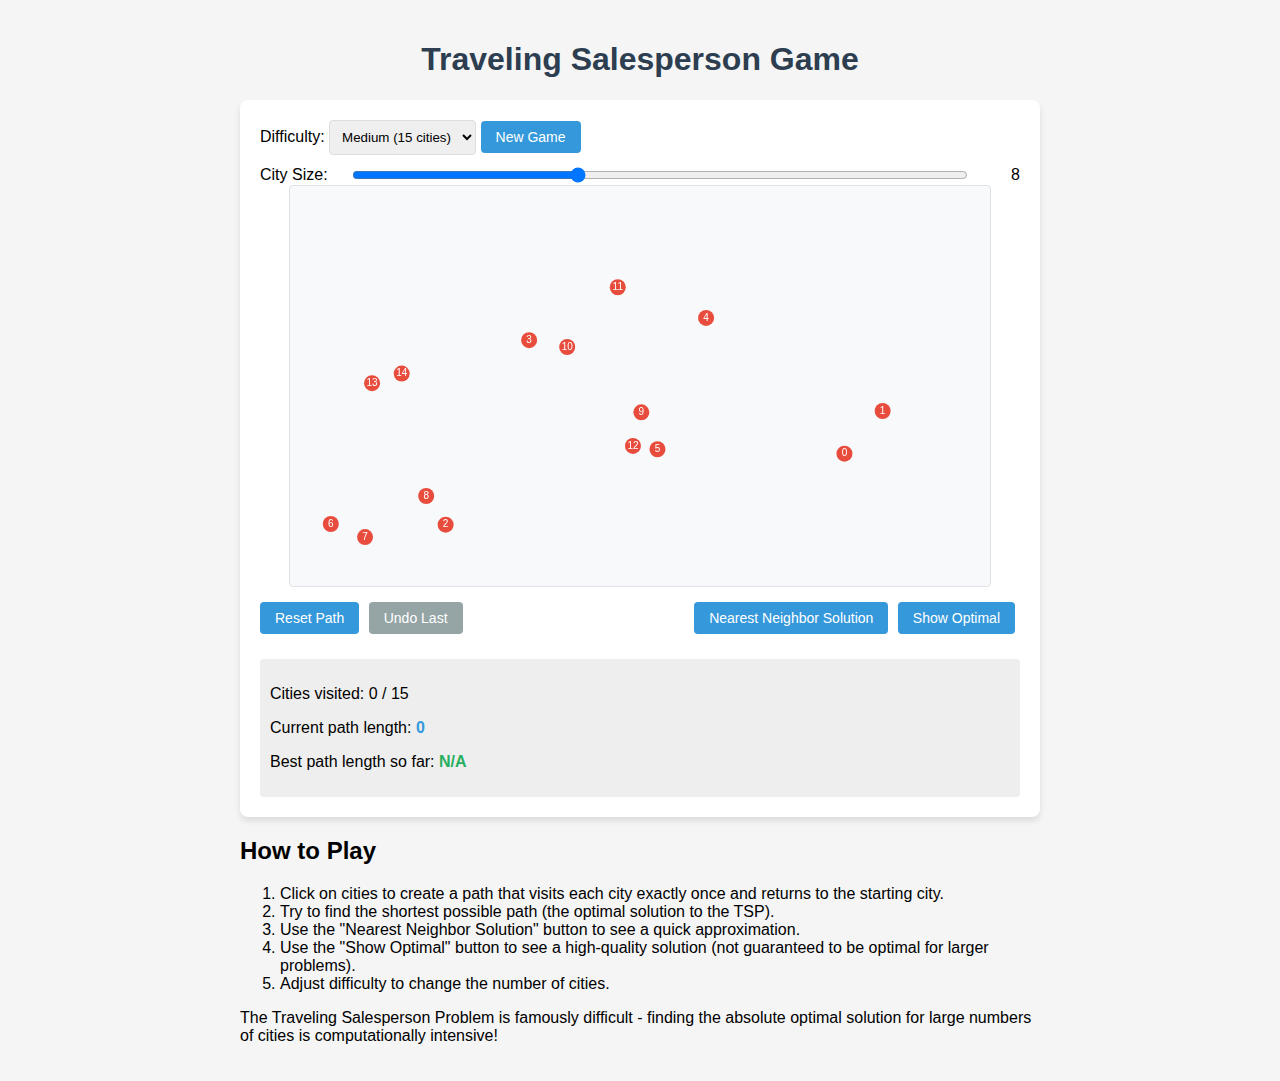
==== index.html @ 1c328fb7 "Create index.html" ====
<!DOCTYPE html>
<html lang="en">
<head>
  <meta charset="UTF-8">
  <meta name="viewport" content="width=device-width, initial-scale=1.0">
  <title>TSP Game</title>
  <style>
    body {
      font-family: 'Arial', sans-serif;
      max-width: 800px;
      margin: 0 auto;
      padding: 20px;
      background-color: #f5f5f5;
    }
    
    h1 {
      text-align: center;
      color: #2c3e50;
    }
    
    .game-container {
      background-color: white;
      border-radius: 8px;
      box-shadow: 0 4px 6px rgba(0, 0, 0, 0.1);
      padding: 20px;
      margin-bottom: 20px;
    }
    
    canvas {
      display: block;
      margin: 0 auto;
      background-color: #f8f9fa;
      border: 1px solid #dee2e6;
      border-radius: 4px;
    }
    
    .controls {
      display: flex;
      justify-content: space-between;
      margin-top: 15px;
      flex-wrap: wrap;
    }
    
    .control-group {
      margin-bottom: 10px;
    }
    
    button {
      background-color: #3498db;
      color: white;
      border: none;
      padding: 8px 15px;
      border-radius: 4px;
      cursor: pointer;
      margin-right: 5px;
      font-size: 14px;
      transition: background-color 0.2s;
    }
    
    button:hover {
      background-color: #2980b9;
    }
    
    button:disabled {
      background-color: #95a5a6;
      cursor: not-allowed;
    }
    
    .stats {
      margin-top: 15px;
      padding: 10px;
      background-color: #eee;
      border-radius: 4px;
    }
    
    .game-instructions {
      margin-top: 20px;
    }
    
    .best-path {
      color: #27ae60;
      font-weight: bold;
    }
    
    .current-path {
      color: #3498db;
      font-weight: bold;
    }
    
    #difficulty-select {
      padding: 8px;
      border-radius: 4px;
      border: 1px solid #ddd;
    }
    
    .slider-container {
      display: flex;
      align-items: center;
      margin-top: 10px;
    }
    
    .slider-container label {
      margin-right: 10px;
      min-width: 80px;
    }
    
    input[type="range"] {
      flex-grow: 1;
    }
    
    .value-display {
      margin-left: 10px;
      min-width: 40px;
      text-align: right;
    }
  </style>
</head>
<body>
  <h1>Traveling Salesperson Game</h1>
  
  <div class="game-container">
    <div class="control-group">
      <label for="difficulty-select">Difficulty: </label>
      <select id="difficulty-select">
        <option value="easy">Easy (10 cities)</option>
        <option value="medium" selected>Medium (15 cities)</option>
        <option value="hard">Hard (25 cities)</option>
        <option value="expert">Expert (40 cities)</option>
      </select>
      <button id="new-game-btn">New Game</button>
    </div>
    
    <div class="slider-container">
      <label for="city-size">City Size:</label>
      <input type="range" id="city-size" min="4" max="15" value="8">
      <span id="city-size-value" class="value-display">8</span>
    </div>
    
    <canvas id="tsp-canvas" width="700" height="400"></canvas>
    
    <div class="controls">
      <div class="control-group">
        <button id="reset-path-btn">Reset Path</button>
        <button id="undo-btn" disabled>Undo Last</button>
      </div>
      
      <div class="control-group">
        <button id="nearest-neighbor-btn">Nearest Neighbor Solution</button>
        <button id="optimal-btn">Show Optimal</button>
      </div>
    </div>
    
    <div class="stats">
      <p>Cities visited: <span id="cities-visited">0</span> / <span id="total-cities">15</span></p>
      <p>Current path length: <span id="current-length" class="current-path">0</span></p>
      <p>Best path length so far: <span id="best-length" class="best-path">N/A</span></p>
    </div>
  </div>
  
  <div class="game-instructions">
    <h2>How to Play</h2>
    <ol>
      <li>Click on cities to create a path that visits each city exactly once and returns to the starting city.</li>
      <li>Try to find the shortest possible path (the optimal solution to the TSP).</li>
      <li>Use the "Nearest Neighbor Solution" button to see a quick approximation.</li>
      <li>Use the "Show Optimal" button to see a high-quality solution (not guaranteed to be optimal for larger problems).</li>
      <li>Adjust difficulty to change the number of cities.</li>
    </ol>
    <p>The Traveling Salesperson Problem is famously difficult - finding the absolute optimal solution for large numbers of cities is computationally intensive!</p>
  </div>

  <script>
    // Game state
    const state = {
      cities: [],
      path: [],
      optimalPath: [],
      nearestNeighborPath: [],
      bestPathLength: Infinity,
      bestPath: [],
      citySize: 8,
      gameStarted: false,
      difficulty: {
        easy: 10,
        medium: 15,
        hard: 25,
        expert: 40
      }
    };

    // DOM Elements
    const canvas = document.getElementById('tsp-canvas');
    const ctx = canvas.getContext('2d');
    const citiesVisitedElement = document.getElementById('cities-visited');
    const totalCitiesElement = document.getElementById('total-cities');
    const currentLengthElement = document.getElementById('current-length');
    const bestLengthElement = document.getElementById('best-length');
    const undoButton = document.getElementById('undo-btn');
    const resetPathButton = document.getElementById('reset-path-btn');
    const nearestNeighborButton = document.getElementById('nearest-neighbor-btn');
    const optimalButton = document.getElementById('optimal-btn');
    const newGameButton = document.getElementById('new-game-btn');
    const difficultySelect = document.getElementById('difficulty-select');
    const citySizeInput = document.getElementById('city-size');
    const citySizeValue = document.getElementById('city-size-value');

    // Event listeners
    canvas.addEventListener('click', handleCanvasClick);
    undoButton.addEventListener('click', undoLastCity);
    resetPathButton.addEventListener('click', resetPath);
    nearestNeighborButton.addEventListener('click', showNearestNeighborSolution);
    optimalButton.addEventListener('click', showOptimalSolution);
    newGameButton.addEventListener('click', startNewGame);
    difficultySelect.addEventListener('change', () => {
      const selectedDifficulty = difficultySelect.value;
      totalCitiesElement.textContent = state.difficulty[selectedDifficulty];
    });
    
    citySizeInput.addEventListener('input', (e) => {
      state.citySize = parseInt(e.target.value);
      citySizeValue.textContent = state.citySize;
      if (state.gameStarted) {
        drawGame();
      }
    });

    // Initialize the game
    function initGame() {
      state.gameStarted = false;
      state.cities = [];
      state.path = [];
      state.optimalPath = [];
      state.nearestNeighborPath = [];
      state.bestPathLength = Infinity;
      state.bestPath = [];
      
      const difficultyValue = difficultySelect.value;
      const numCities = state.difficulty[difficultyValue];
      
      // Generate random cities
      for (let i = 0; i < numCities; i++) {
        const margin = 30;
        const x = Math.random() * (canvas.width - 2 * margin) + margin;
        const y = Math.random() * (canvas.height - 2 * margin) + margin;
        state.cities.push({ x, y, id: i });
      }
      
      // Update stats
      totalCitiesElement.textContent = state.cities.length;
      citiesVisitedElement.textContent = 0;
      currentLengthElement.textContent = "0";
      bestLengthElement.textContent = "N/A";
      
      // Disable undo button
      undoButton.disabled = true;
      
      // Precalculate nearest neighbor solution
      calculateNearestNeighborSolution();
      
      // Precalculate "optimal" solution (2-opt)
      calculateOptimalSolution();
      
      drawGame();
      state.gameStarted = true;
    }

    // Handle canvas clicks
    function handleCanvasClick(event) {
      if (!state.gameStarted) return;
      
      const rect = canvas.getBoundingClientRect();
      const x = event.clientX - rect.left;
      const y = event.clientY - rect.top;
      
      // Find if a city was clicked
      for (const city of state.cities) {
        const dx = city.x - x;
        const dy = city.y - y;
        const distance = Math.sqrt(dx * dx + dy * dy);
        
        if (distance < state.citySize + 5) {
          // Check if clicking on the first city to complete the tour
          if (state.path.length === state.cities.length - 1 && !state.path.includes(city.id)) {
            addCityToPath(city.id);
            // Add the first city again to complete the tour
            addCityToPath(state.path[0]);
            
            // Check if this is the best path so far
            const pathLength = calculatePathLength(state.path);
            if (pathLength < state.bestPathLength) {
              state.bestPathLength = pathLength;
              state.bestPath = [...state.path];
              bestLengthElement.textContent = state.bestPathLength.toFixed(2);
            }
            
            // Disable further clicks until reset
            canvas.removeEventListener('click', handleCanvasClick);
            setTimeout(() => {
              alert("Tour completed! Path length: " + pathLength.toFixed(2));
              canvas.addEventListener('click', handleCanvasClick);
            }, 100);
          } 
          // Check if the city is not already in the path (except for completing the tour)
          else if (!state.path.includes(city.id)) {
            addCityToPath(city.id);
          }
          
          break;
        }
      }
    }

    // Add a city to the path
    function addCityToPath(cityId) {
      state.path.push(cityId);
      citiesVisitedElement.textContent = Math.min(state.path.length, state.cities.length);
      
      // Update current path length
      if (state.path.length > 1) {
        const pathLength = calculatePathLength(state.path);
        currentLengthElement.textContent = pathLength.toFixed(2);
      }
      
      // Enable undo button
      undoButton.disabled = false;
      
      drawGame();
    }

    // Undo last city
    function undoLastCity() {
      if (state.path.length > 0) {
        state.path.pop();
        citiesVisitedElement.textContent = state.path.length;
        
        // Update current path length
        if (state.path.length > 1) {
          const pathLength = calculatePathLength(state.path);
          currentLengthElement.textContent = pathLength.toFixed(2);
        } else {
          currentLengthElement.textContent = "0";
        }
        
        // Disable undo button if path is empty
        if (state.path.length === 0) {
          undoButton.disabled = true;
        }
        
        drawGame();
      }
    }

    // Reset path
    function resetPath() {
      state.path = [];
      citiesVisitedElement.textContent = 0;
      currentLengthElement.textContent = "0";
      undoButton.disabled = true;
      drawGame();
    }

    // Calculate nearest neighbor solution
    function calculateNearestNeighborSolution() {
      if (state.cities.length === 0) return;
      
      const visited = new Array(state.cities.length).fill(false);
      state.nearestNeighborPath = [0]; // Start with city 0
      visited[0] = true;
      
      while (state.nearestNeighborPath.length < state.cities.length) {
        const lastCity = state.nearestNeighborPath[state.nearestNeighborPath.length - 1];
        let nearestCity = -1;
        let shortestDistance = Infinity;
        
        for (let i = 0; i < state.cities.length; i++) {
          if (!visited[i]) {
            const distance = calculateDistance(
              state.cities[lastCity].x, state.cities[lastCity].y,
              state.cities[i].x, state.cities[i].y
            );
            
            if (distance < shortestDistance) {
              shortestDistance = distance;
              nearestCity = i;
            }
          }
        }
        
        if (nearestCity !== -1) {
          state.nearestNeighborPath.push(nearestCity);
          visited[nearestCity] = true;
        }
      }
      
      // Return to the starting city
      state.nearestNeighborPath.push(state.nearestNeighborPath[0]);
    }

    // Show nearest neighbor solution
    function showNearestNeighborSolution() {
      resetPath();
      
      // Set path to nearest neighbor solution
      state.path = [...state.nearestNeighborPath];
      
      // Update stats
      citiesVisitedElement.textContent = Math.min(state.path.length, state.cities.length);
      
      if (state.path.length > 1) {
        const pathLength = calculatePathLength(state.path);
        currentLengthElement.textContent = pathLength.toFixed(2);
        
        // Update best path if this is better
        if (pathLength < state.bestPathLength) {
          state.bestPathLength = pathLength;
          state.bestPath = [...state.path];
          bestLengthElement.textContent = state.bestPathLength.toFixed(2);
        }
      }
      
      // Enable undo button
      undoButton.disabled = false;
      
      drawGame();
    }

    // Calculate a better solution using 2-opt
    function calculateOptimalSolution() {
      // Start with nearest neighbor solution
      state.optimalPath = [...state.nearestNeighborPath];
      
      // Apply 2-opt improvement
      let improvement = true;
      let iterations = 0;
      const maxIterations = 150; // Limit iterations for larger problems
      
      while (improvement && iterations < maxIterations) {
        improvement = false;
        iterations++;
        
        for (let i = 1; i < state.optimalPath.length - 2; i++) {
          for (let j = i + 1; j < state.optimalPath.length - 1; j++) {
            // Check if swapping edges (i-1,i) and (j,j+1) improves the tour
            const a = state.optimalPath[i-1];
            const b = state.optimalPath[i];
            const c = state.optimalPath[j];
            const d = state.optimalPath[j+1];
            
            const d1 = calculateDistance(
              state.cities[a].x, state.cities[a].y,
              state.cities[b].x, state.cities[b].y
            ) + calculateDistance(
              state.cities[c].x, state.cities[c].y,
              state.cities[d].x, state.cities[d].y
            );
            
            const d2 = calculateDistance(
              state.cities[a].x, state.cities[a].y,
              state.cities[c].x, state.cities[c].y
            ) + calculateDistance(
              state.cities[b].x, state.cities[b].y,
              state.cities[d].x, state.cities[d].y
            );
            
            if (d2 < d1) {
              // Reverse the path between i and j
              const reversed = state.optimalPath.slice(i, j + 1).reverse();
              state.optimalPath.splice(i, (j - i + 1), ...reversed);
              improvement = true;
            }
          }
        }
      }
    }

    // Show "optimal" solution
    function showOptimalSolution() {
      resetPath();
      
      // Set path to optimal solution
      state.path = [...state.optimalPath];
      
      // Update stats
      citiesVisitedElement.textContent = Math.min(state.path.length, state.cities.length);
      
      if (state.path.length > 1) {
        const pathLength = calculatePathLength(state.path);
        currentLengthElement.textContent = pathLength.toFixed(2);
        
        // Update best path if this is better
        state.bestPathLength = pathLength;
        state.bestPath = [...state.path];
        bestLengthElement.textContent = state.bestPathLength.toFixed(2);
      }
      
      // Enable undo button
      undoButton.disabled = false;
      
      drawGame();
    }

    // Draw the game
    function drawGame() {
      ctx.clearRect(0, 0, canvas.width, canvas.height);
      
      // Draw edges in the path
      if (state.path.length > 1) {
        ctx.strokeStyle = '#3498db';
        ctx.lineWidth = 2;
        ctx.beginPath();
        
        const startCity = state.cities[state.path[0]];
        ctx.moveTo(startCity.x, startCity.y);
        
        for (let i = 1; i < state.path.length; i++) {
          const city = state.cities[state.path[i]];
          ctx.lineTo(city.x, city.y);
        }
        
        ctx.stroke();
      }
      
      // Draw cities
      for (let i = 0; i < state.cities.length; i++) {
        const city = state.cities[i];
        
        // Different appearance for cities in the path
        if (state.path.includes(i)) {
          const index = state.path.indexOf(i);
          
          // Different color for first and last city in path
          if (index === 0 || index === state.path.length - 1 && state.path[0] === state.path[state.path.length - 1]) {
            ctx.fillStyle = '#27ae60'; // Green for start/end
          } else {
            ctx.fillStyle = '#3498db'; // Blue for visited
          }
        } else {
          ctx.fillStyle = '#e74c3c'; // Red for unvisited
        }
        
        ctx.beginPath();
        ctx.arc(city.x, city.y, state.citySize, 0, Math.PI * 2);
        ctx.fill();
        
        // Draw city number
        ctx.fillStyle = 'white';
        ctx.font = `${Math.max(10, state.citySize - 2)}px Arial`;
        ctx.textAlign = 'center';
        ctx.textBaseline = 'middle';
        ctx.fillText(i.toString(), city.x, city.y);
      }
    }

    // Start a new game
    function startNewGame() {
      initGame();
    }

    // Calculate distance between two points
    function calculateDistance(x1, y1, x2, y2) {
      const dx = x2 - x1;
      const dy = y2 - y1;
      return Math.sqrt(dx * dx + dy * dy);
    }

    // Calculate total path length
    function calculatePathLength(path) {
      let length = 0;
      
      for (let i = 0; i < path.length - 1; i++) {
        const city1 = state.cities[path[i]];
        const city2 = state.cities[path[i + 1]];
        length += calculateDistance(city1.x, city1.y, city2.x, city2.y);
      }
      
      return length;
    }

    // Start the game
    initGame();
  </script>
</body>
</html>
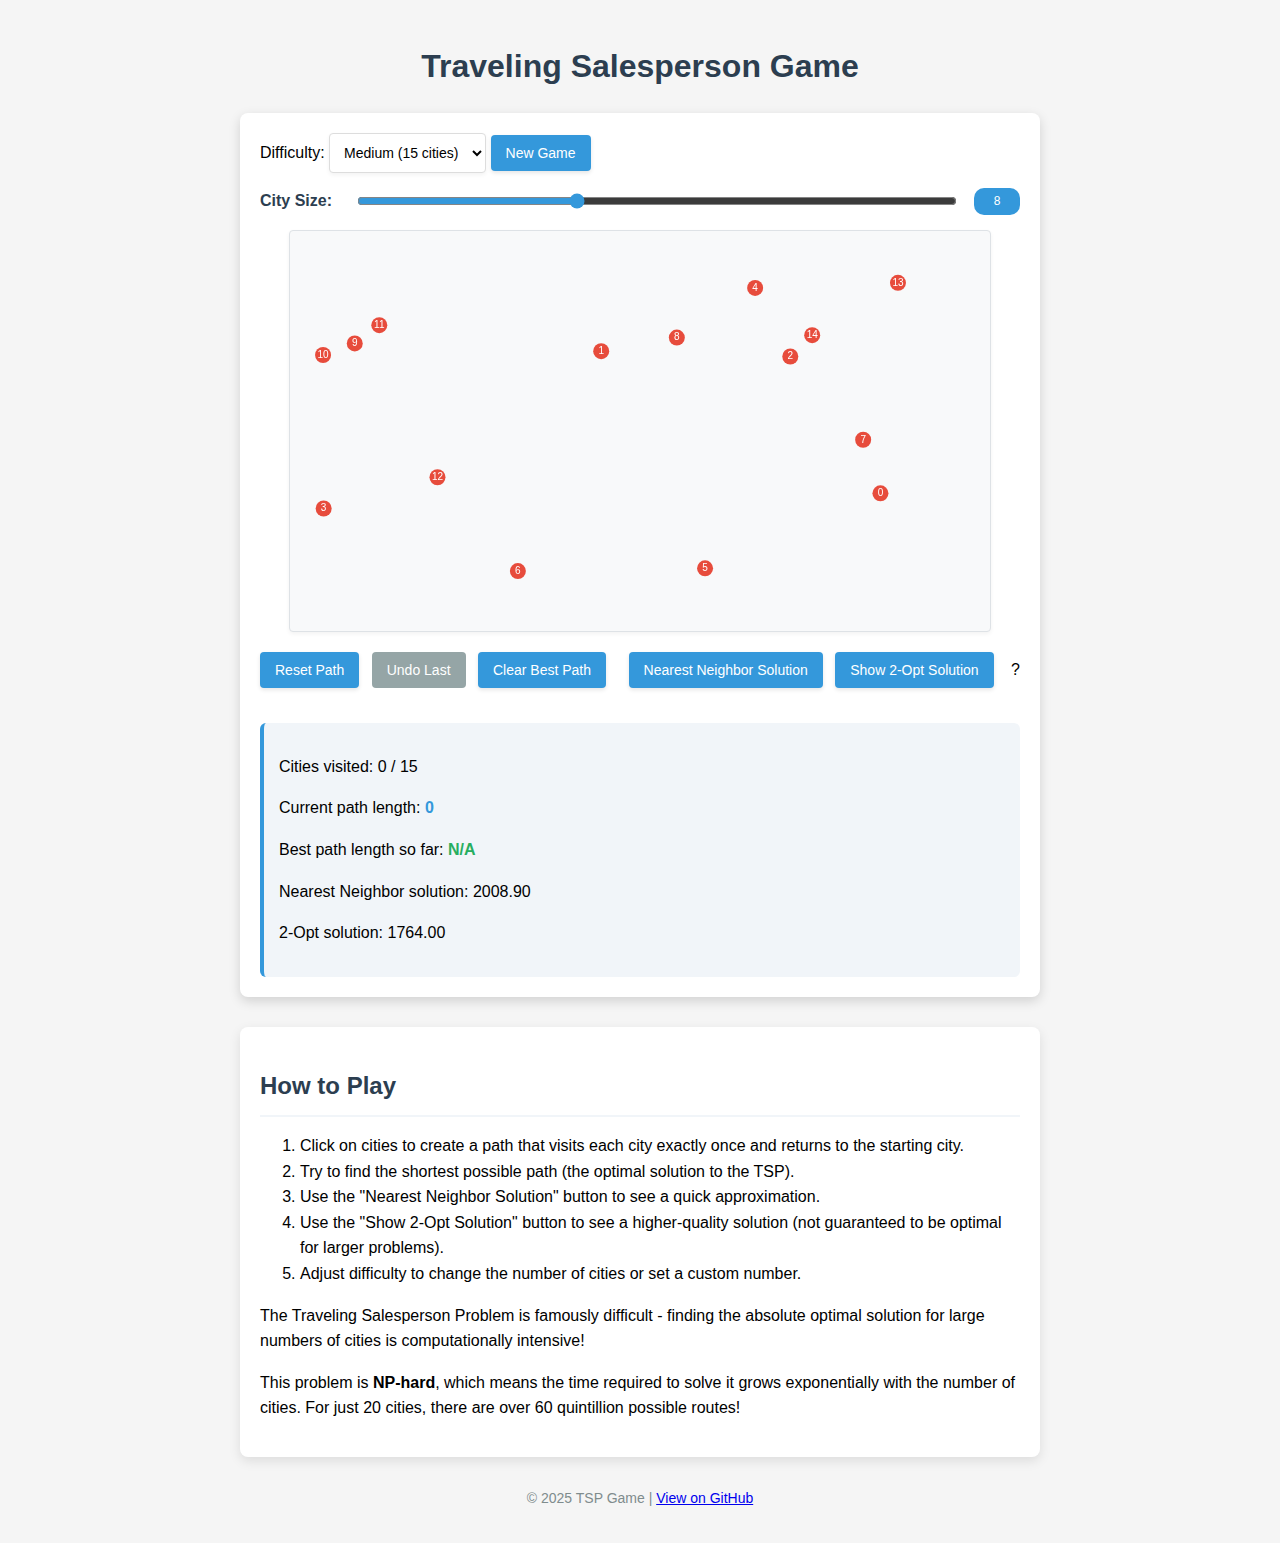
==== commit aa9ee8eb: "Update index.html" ====
--- a/index.html
+++ b/index.html
@@ -3,7 +3,7 @@
 <head>
   <meta charset="UTF-8">
   <meta name="viewport" content="width=device-width, initial-scale=1.0">
-  <title>TSP Game</title>
+  <title>Traveling Salesperson Game</title>
   <style>
     body {
       font-family: 'Arial', sans-serif;
@@ -11,19 +11,21 @@
       margin: 0 auto;
       padding: 20px;
       background-color: #f5f5f5;
+      line-height: 1.6;
     }
     
     h1 {
       text-align: center;
       color: #2c3e50;
+      margin-bottom: 20px;
     }
     
     .game-container {
       background-color: white;
       border-radius: 8px;
-      box-shadow: 0 4px 6px rgba(0, 0, 0, 0.1);
+      box-shadow: 0 4px 12px rgba(0, 0, 0, 0.15);
       padding: 20px;
-      margin-bottom: 20px;
+      margin-bottom: 30px;
     }
     
     canvas {
@@ -32,49 +34,72 @@
       background-color: #f8f9fa;
       border: 1px solid #dee2e6;
       border-radius: 4px;
+      box-shadow: 0 2px 4px rgba(0, 0, 0, 0.05);
     }
     
     .controls {
       display: flex;
       justify-content: space-between;
-      margin-top: 15px;
+      margin-top: 20px;
       flex-wrap: wrap;
+      gap: 10px;
     }
     
     .control-group {
-      margin-bottom: 10px;
+      margin-bottom: 15px;
     }
     
     button {
       background-color: #3498db;
       color: white;
       border: none;
-      padding: 8px 15px;
+      padding: 10px 15px;
       border-radius: 4px;
       cursor: pointer;
-      margin-right: 5px;
+      margin-right: 8px;
       font-size: 14px;
-      transition: background-color 0.2s;
+      transition: all 0.2s ease;
+      box-shadow: 0 2px 4px rgba(0, 0, 0, 0.1);
     }
     
     button:hover {
       background-color: #2980b9;
+      transform: translateY(-2px);
+      box-shadow: 0 4px 8px rgba(0, 0, 0, 0.15);
+    }
+    
+    button:active {
+      transform: translateY(0);
     }
     
     button:disabled {
       background-color: #95a5a6;
       cursor: not-allowed;
+      transform: none;
+      box-shadow: none;
     }
     
     .stats {
-      margin-top: 15px;
-      padding: 10px;
-      background-color: #eee;
-      border-radius: 4px;
+      margin-top: 20px;
+      padding: 15px;
+      background-color: #f1f5f9;
+      border-radius: 6px;
+      border-left: 4px solid #3498db;
     }
     
     .game-instructions {
-      margin-top: 20px;
+      margin-top: 30px;
+      background-color: white;
+      padding: 20px;
+      border-radius: 8px;
+      box-shadow: 0 4px 12px rgba(0, 0, 0, 0.1);
+    }
+    
+    .game-instructions h2 {
+      color: #2c3e50;
+      border-bottom: 2px solid #f1f5f9;
+      padding-bottom: 10px;
+      margin-bottom: 15px;
     }
     
     .best-path {
@@ -88,30 +113,89 @@
     }
     
     #difficulty-select {
-      padding: 8px;
+      padding: 10px;
       border-radius: 4px;
       border: 1px solid #ddd;
+      background-color: white;
+      font-size: 14px;
+      box-shadow: 0 2px 4px rgba(0, 0, 0, 0.05);
     }
     
     .slider-container {
       display: flex;
       align-items: center;
-      margin-top: 10px;
+      margin: 15px 0;
     }
     
     .slider-container label {
-      margin-right: 10px;
+      margin-right: 15px;
       min-width: 80px;
+      font-weight: bold;
+      color: #2c3e50;
     }
     
     input[type="range"] {
       flex-grow: 1;
+      height: 8px;
+      accent-color: #3498db;
     }
     
     .value-display {
-      margin-left: 10px;
-      min-width: 40px;
-      text-align: right;
+      margin-left: 15px;
+      min-width: 30px;
+      text-align: center;
+      background: #3498db;
+      color: white;
+      padding: 4px 8px;
+      border-radius: 10px;
+      font-size: 12px;
+    }
+    
+    .tooltip {
+      position: relative;
+      display: inline-block;
+      margin-left: 5px;
+      cursor: help;
+    }
+    
+    .tooltip .tooltip-text {
+      visibility: hidden;
+      width: 200px;
+      background-color: #555;
+      color: #fff;
+      text-align: center;
+      border-radius: 6px;
+      padding: 5px;
+      position: absolute;
+      z-index: 1;
+      bottom: 125%;
+      left: 50%;
+      margin-left: -100px;
+      opacity: 0;
+      transition: opacity 0.3s;
+    }
+    
+    .tooltip:hover .tooltip-text {
+      visibility: visible;
+      opacity: 1;
+    }
+    
+    footer {
+      text-align: center;
+      margin-top: 30px;
+      color: #7f8c8d;
+      font-size: 14px;
+    }
+    
+    @media (max-width: 600px) {
+      .controls {
+        flex-direction: column;
+      }
+      
+      canvas {
+        width: 100%;
+        height: auto;
+      }
     }
   </style>
 </head>
@@ -126,7 +210,12 @@
         <option value="medium" selected>Medium (15 cities)</option>
         <option value="hard">Hard (25 cities)</option>
         <option value="expert">Expert (40 cities)</option>
+        <option value="custom">Custom</option>
       </select>
+      <div id="custom-cities-container" style="display: none; margin-top: 10px;">
+        <label for="custom-cities">Number of cities:</label>
+        <input type="number" id="custom-cities" min="5" max="100" value="20">
+      </div>
       <button id="new-game-btn">New Game</button>
     </div>
     
@@ -142,11 +231,15 @@
       <div class="control-group">
         <button id="reset-path-btn">Reset Path</button>
         <button id="undo-btn" disabled>Undo Last</button>
+        <button id="clear-best-btn">Clear Best Path</button>
       </div>
       
       <div class="control-group">
-        <button id="nearest-neighbor-btn">Nearest Neighbor Solution</button>
-        <button id="optimal-btn">Show Optimal</button>
+        <button id="nearest-neighbor-btn" title="Quick approximation algorithm">Nearest Neighbor Solution</button>
+        <button id="optimal-btn" title="2-opt improvement algorithm">Show 2-Opt Solution</button>
+        <span class="tooltip">?
+          <span class="tooltip-text">2-opt is a local optimization technique that improves a tour by swapping edges</span>
+        </span>
       </div>
     </div>
     
@@ -154,6 +247,8 @@
       <p>Cities visited: <span id="cities-visited">0</span> / <span id="total-cities">15</span></p>
       <p>Current path length: <span id="current-length" class="current-path">0</span></p>
       <p>Best path length so far: <span id="best-length" class="best-path">N/A</span></p>
+      <p>Nearest Neighbor solution: <span id="nn-length">N/A</span></p>
+      <p>2-Opt solution: <span id="optimal-length">N/A</span></p>
     </div>
   </div>
   
@@ -163,11 +258,16 @@
       <li>Click on cities to create a path that visits each city exactly once and returns to the starting city.</li>
       <li>Try to find the shortest possible path (the optimal solution to the TSP).</li>
       <li>Use the "Nearest Neighbor Solution" button to see a quick approximation.</li>
-      <li>Use the "Show Optimal" button to see a high-quality solution (not guaranteed to be optimal for larger problems).</li>
-      <li>Adjust difficulty to change the number of cities.</li>
+      <li>Use the "Show 2-Opt Solution" button to see a higher-quality solution (not guaranteed to be optimal for larger problems).</li>
+      <li>Adjust difficulty to change the number of cities or set a custom number.</li>
     </ol>
     <p>The Traveling Salesperson Problem is famously difficult - finding the absolute optimal solution for large numbers of cities is computationally intensive!</p>
+    <p>This problem is <strong>NP-hard</strong>, which means the time required to solve it grows exponentially with the number of cities. For just 20 cities, there are over 60 quintillion possible routes!</p>
   </div>
+
+  <footer>
+    <p>© 2025 TSP Game | <a href="https://github.com/yourusername/tsp_game" target="_blank">View on GitHub</a></p>
+  </footer>
 
   <script>
     // Game state
@@ -184,7 +284,8 @@
         easy: 10,
         medium: 15,
         hard: 25,
-        expert: 40
+        expert: 40,
+        custom: 20
       }
     };
 
@@ -195,25 +296,66 @@
     const totalCitiesElement = document.getElementById('total-cities');
     const currentLengthElement = document.getElementById('current-length');
     const bestLengthElement = document.getElementById('best-length');
+    const nnLengthElement = document.getElementById('nn-length');
+    const optimalLengthElement = document.getElementById('optimal-length');
     const undoButton = document.getElementById('undo-btn');
     const resetPathButton = document.getElementById('reset-path-btn');
+    const clearBestButton = document.getElementById('clear-best-btn');
     const nearestNeighborButton = document.getElementById('nearest-neighbor-btn');
     const optimalButton = document.getElementById('optimal-btn');
     const newGameButton = document.getElementById('new-game-btn');
     const difficultySelect = document.getElementById('difficulty-select');
+    const customCitiesContainer = document.getElementById('custom-cities-container');
+    const customCitiesInput = document.getElementById('custom-cities');
     const citySizeInput = document.getElementById('city-size');
     const citySizeValue = document.getElementById('city-size-value');
+
+    // Make canvas responsive
+    function resizeCanvas() {
+      const container = document.querySelector('.game-container');
+      const containerWidth = container.clientWidth - 40; // Minus padding
+      
+      if (window.innerWidth <= 800) {
+        canvas.width = containerWidth;
+        canvas.height = containerWidth * 0.6;
+        
+        if (state.gameStarted) {
+          drawGame();
+        }
+      }
+    }
+
+    window.addEventListener('resize', resizeCanvas);
+    resizeCanvas();
 
     // Event listeners
     canvas.addEventListener('click', handleCanvasClick);
     undoButton.addEventListener('click', undoLastCity);
     resetPathButton.addEventListener('click', resetPath);
+    clearBestButton.addEventListener('click', clearBestPath);
     nearestNeighborButton.addEventListener('click', showNearestNeighborSolution);
     optimalButton.addEventListener('click', showOptimalSolution);
     newGameButton.addEventListener('click', startNewGame);
+    
     difficultySelect.addEventListener('change', () => {
       const selectedDifficulty = difficultySelect.value;
-      totalCitiesElement.textContent = state.difficulty[selectedDifficulty];
+      if (selectedDifficulty === 'custom') {
+        customCitiesContainer.style.display = 'block';
+        state.difficulty.custom = parseInt(customCitiesInput.value);
+        totalCitiesElement.textContent = state.difficulty.custom;
+      } else {
+        customCitiesContainer.style.display = 'none';
+        totalCitiesElement.textContent = state.difficulty[selectedDifficulty];
+      }
+    });
+    
+    customCitiesInput.addEventListener('change', () => {
+      let value = parseInt(customCitiesInput.value);
+      // Ensure value is between 5 and 100
+      value = Math.max(5, Math.min(100, value));
+      customCitiesInput.value = value;
+      state.difficulty.custom = value;
+      totalCitiesElement.textContent = value;
     });
     
     citySizeInput.addEventListener('input', (e) => {
@@ -231,37 +373,74 @@
       state.path = [];
       state.optimalPath = [];
       state.nearestNeighborPath = [];
-      state.bestPathLength = Infinity;
-      state.bestPath = [];
+      
+      // Keep best path between games if not cleared
       
       const difficultyValue = difficultySelect.value;
-      const numCities = state.difficulty[difficultyValue];
+      let numCities;
+      
+      if (difficultyValue === 'custom') {
+        numCities = parseInt(customCitiesInput.value);
+        state.difficulty.custom = numCities;
+      } else {
+        numCities = state.difficulty[difficultyValue];
+      }
       
       // Generate random cities
       for (let i = 0; i < numCities; i++) {
-        const margin = 30;
+        const margin = Math.max(30, state.citySize * 2);
         const x = Math.random() * (canvas.width - 2 * margin) + margin;
         const y = Math.random() * (canvas.height - 2 * margin) + margin;
-        state.cities.push({ x, y, id: i });
+        
+        // Ensure cities aren't too close together
+        let tooClose = false;
+        for (const city of state.cities) {
+          const distance = calculateDistance(x, y, city.x, city.y);
+          if (distance < state.citySize * 3) {
+            tooClose = true;
+            break;
+          }
+        }
+        
+        if (!tooClose) {
+          state.cities.push({ x, y, id: i });
+        } else {
+          // Try again for this city
+          i--;
+        }
       }
       
       // Update stats
       totalCitiesElement.textContent = state.cities.length;
       citiesVisitedElement.textContent = 0;
       currentLengthElement.textContent = "0";
-      bestLengthElement.textContent = "N/A";
+      
+      if (state.bestPathLength !== Infinity) {
+        bestLengthElement.textContent = state.bestPathLength.toFixed(2);
+      } else {
+        bestLengthElement.textContent = "N/A";
+      }
       
       // Disable undo button
       undoButton.disabled = true;
       
       // Precalculate nearest neighbor solution
       calculateNearestNeighborSolution();
+      nnLengthElement.textContent = calculatePathLength(state.nearestNeighborPath).toFixed(2);
       
       // Precalculate "optimal" solution (2-opt)
       calculateOptimalSolution();
+      optimalLengthElement.textContent = calculatePathLength(state.optimalPath).toFixed(2);
       
       drawGame();
       state.gameStarted = true;
+    }
+
+    // Clear best path
+    function clearBestPath() {
+      state.bestPathLength = Infinity;
+      state.bestPath = [];
+      bestLengthElement.textContent = "N/A";
     }
 
     // Handle canvas clicks
@@ -269,8 +448,8 @@
       if (!state.gameStarted) return;
       
       const rect = canvas.getBoundingClientRect();
-      const x = event.clientX - rect.left;
-      const y = event.clientY - rect.top;
+      const x = (event.clientX - rect.left) * (canvas.width / rect.width);
+      const y = (event.clientY - rect.top) * (canvas.height / rect.height);
       
       // Find if a city was clicked
       for (const city of state.cities) {
@@ -293,11 +472,24 @@
               bestLengthElement.textContent = state.bestPathLength.toFixed(2);
             }
             
-            // Disable further clicks until reset
-            canvas.removeEventListener('click', handleCanvasClick);
+            // Compare with algorithm solutions
+            const nnLength = calculatePathLength(state.nearestNeighborPath);
+            const optimalLength = calculatePathLength(state.optimalPath);
+            
+            let message = `Tour completed! Your path length: ${pathLength.toFixed(2)}\n`;
+            message += `Nearest Neighbor: ${nnLength.toFixed(2)}\n`;
+            message += `2-Opt Solution: ${optimalLength.toFixed(2)}\n\n`;
+            
+            if (pathLength <= optimalLength) {
+              message += "Impressive! You beat or matched the 2-Opt algorithm!";
+            } else if (pathLength <= nnLength) {
+              message += "Great job! You beat the Nearest Neighbor algorithm!";
+            } else {
+              message += "Keep trying! Can you beat the algorithms?";
+            }
+            
             setTimeout(() => {
-              alert("Tour completed! Path length: " + pathLength.toFixed(2));
-              canvas.addEventListener('click', handleCanvasClick);
+              alert(message);
             }, 100);
           } 
           // Check if the city is not already in the path (except for completing the tour)
@@ -432,7 +624,7 @@
       // Apply 2-opt improvement
       let improvement = true;
       let iterations = 0;
-      const maxIterations = 150; // Limit iterations for larger problems
+      const maxIterations = Math.min(200, state.cities.length * 8); // Adjust based on city count
       
       while (improvement && iterations < maxIterations) {
         improvement = false;
@@ -467,8 +659,10 @@
               const reversed = state.optimalPath.slice(i, j + 1).reverse();
               state.optimalPath.splice(i, (j - i + 1), ...reversed);
               improvement = true;
+              break; // Small optimization - restart outer loop after change
             }
           }
+          if (improvement) break;
         }
       }
     }
@@ -488,9 +682,11 @@
         currentLengthElement.textContent = pathLength.toFixed(2);
         
         // Update best path if this is better
-        state.bestPathLength = pathLength;
-        state.bestPath = [...state.path];
-        bestLengthElement.textContent = state.bestPathLength.toFixed(2);
+        if (pathLength < state.bestPathLength) {
+          state.bestPathLength = pathLength;
+          state.bestPath = [...state.path];
+          bestLengthElement.textContent = state.bestPathLength.toFixed(2);
+        }
       }
       
       // Enable undo button
@@ -506,7 +702,7 @@
       // Draw edges in the path
       if (state.path.length > 1) {
         ctx.strokeStyle = '#3498db';
-        ctx.lineWidth = 2;
+        ctx.lineWidth = 3;
         ctx.beginPath();
         
         const startCity = state.cities[state.path[0]];
@@ -529,7 +725,7 @@
           const index = state.path.indexOf(i);
           
           // Different color for first and last city in path
-          if (index === 0 || index === state.path.length - 1 && state.path[0] === state.path[state.path.length - 1]) {
+          if (index === 0 || (index === state.path.length - 1 && state.path[0] === state.path[state.path.length - 1])) {
             ctx.fillStyle = '#27ae60'; // Green for start/end
           } else {
             ctx.fillStyle = '#3498db'; // Blue for visited
@@ -538,6 +734,14 @@
           ctx.fillStyle = '#e74c3c'; // Red for unvisited
         }
         
+        // Add glow for current city
+        if (state.path.length > 0 && i === state.path[state.path.length - 1]) {
+          ctx.shadowColor = '#f39c12';
+          ctx.shadowBlur = 15;
+        } else {
+          ctx.shadowBlur = 0;
+        }
+        
         ctx.beginPath();
         ctx.arc(city.x, city.y, state.citySize, 0, Math.PI * 2);
         ctx.fill();
@@ -549,6 +753,9 @@
         ctx.textBaseline = 'middle';
         ctx.fillText(i.toString(), city.x, city.y);
       }
+      
+      // Reset shadow
+      ctx.shadowBlur = 0;
     }
 
     // Start a new game
@@ -565,6 +772,8 @@
 
     // Calculate total path length
     function calculatePathLength(path) {
+      if (!path || path.length <= 1) return 0;
+      
       let length = 0;
       
       for (let i = 0; i < path.length - 1; i++) {
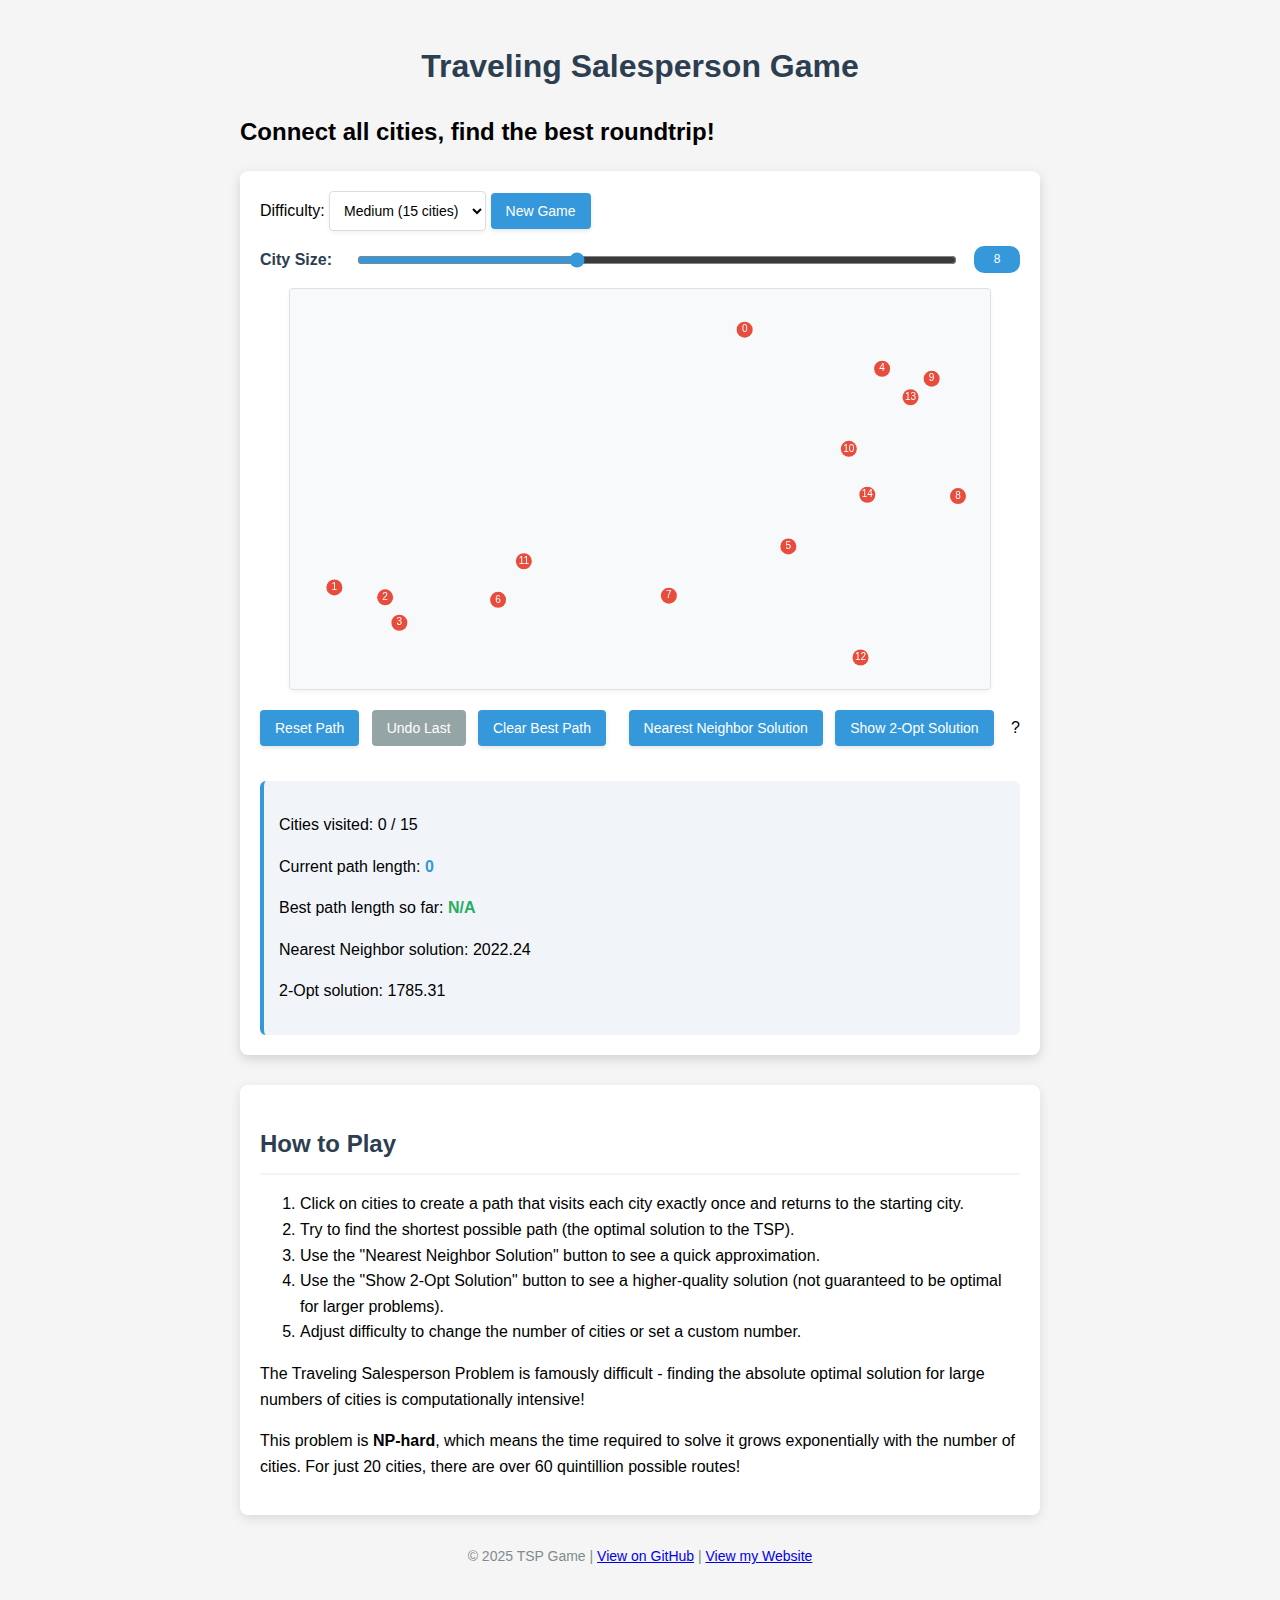
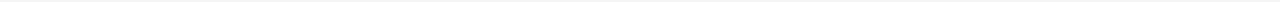
==== commit b75ca1c0: "refactored js components" ====
--- a/index.html
+++ b/index.html
@@ -1,207 +1,16 @@
 <!DOCTYPE html>
 <html lang="en">
+
 <head>
   <meta charset="UTF-8">
   <meta name="viewport" content="width=device-width, initial-scale=1.0">
   <title>Traveling Salesperson Game</title>
-  <style>
-    body {
-      font-family: 'Arial', sans-serif;
-      max-width: 800px;
-      margin: 0 auto;
-      padding: 20px;
-      background-color: #f5f5f5;
-      line-height: 1.6;
-    }
-    
-    h1 {
-      text-align: center;
-      color: #2c3e50;
-      margin-bottom: 20px;
-    }
-    
-    .game-container {
-      background-color: white;
-      border-radius: 8px;
-      box-shadow: 0 4px 12px rgba(0, 0, 0, 0.15);
-      padding: 20px;
-      margin-bottom: 30px;
-    }
-    
-    canvas {
-      display: block;
-      margin: 0 auto;
-      background-color: #f8f9fa;
-      border: 1px solid #dee2e6;
-      border-radius: 4px;
-      box-shadow: 0 2px 4px rgba(0, 0, 0, 0.05);
-    }
-    
-    .controls {
-      display: flex;
-      justify-content: space-between;
-      margin-top: 20px;
-      flex-wrap: wrap;
-      gap: 10px;
-    }
-    
-    .control-group {
-      margin-bottom: 15px;
-    }
-    
-    button {
-      background-color: #3498db;
-      color: white;
-      border: none;
-      padding: 10px 15px;
-      border-radius: 4px;
-      cursor: pointer;
-      margin-right: 8px;
-      font-size: 14px;
-      transition: all 0.2s ease;
-      box-shadow: 0 2px 4px rgba(0, 0, 0, 0.1);
-    }
-    
-    button:hover {
-      background-color: #2980b9;
-      transform: translateY(-2px);
-      box-shadow: 0 4px 8px rgba(0, 0, 0, 0.15);
-    }
-    
-    button:active {
-      transform: translateY(0);
-    }
-    
-    button:disabled {
-      background-color: #95a5a6;
-      cursor: not-allowed;
-      transform: none;
-      box-shadow: none;
-    }
-    
-    .stats {
-      margin-top: 20px;
-      padding: 15px;
-      background-color: #f1f5f9;
-      border-radius: 6px;
-      border-left: 4px solid #3498db;
-    }
-    
-    .game-instructions {
-      margin-top: 30px;
-      background-color: white;
-      padding: 20px;
-      border-radius: 8px;
-      box-shadow: 0 4px 12px rgba(0, 0, 0, 0.1);
-    }
-    
-    .game-instructions h2 {
-      color: #2c3e50;
-      border-bottom: 2px solid #f1f5f9;
-      padding-bottom: 10px;
-      margin-bottom: 15px;
-    }
-    
-    .best-path {
-      color: #27ae60;
-      font-weight: bold;
-    }
-    
-    .current-path {
-      color: #3498db;
-      font-weight: bold;
-    }
-    
-    #difficulty-select {
-      padding: 10px;
-      border-radius: 4px;
-      border: 1px solid #ddd;
-      background-color: white;
-      font-size: 14px;
-      box-shadow: 0 2px 4px rgba(0, 0, 0, 0.05);
-    }
-    
-    .slider-container {
-      display: flex;
-      align-items: center;
-      margin: 15px 0;
-    }
-    
-    .slider-container label {
-      margin-right: 15px;
-      min-width: 80px;
-      font-weight: bold;
-      color: #2c3e50;
-    }
-    
-    input[type="range"] {
-      flex-grow: 1;
-      height: 8px;
-      accent-color: #3498db;
-    }
-    
-    .value-display {
-      margin-left: 15px;
-      min-width: 30px;
-      text-align: center;
-      background: #3498db;
-      color: white;
-      padding: 4px 8px;
-      border-radius: 10px;
-      font-size: 12px;
-    }
-    
-    .tooltip {
-      position: relative;
-      display: inline-block;
-      margin-left: 5px;
-      cursor: help;
-    }
-    
-    .tooltip .tooltip-text {
-      visibility: hidden;
-      width: 200px;
-      background-color: #555;
-      color: #fff;
-      text-align: center;
-      border-radius: 6px;
-      padding: 5px;
-      position: absolute;
-      z-index: 1;
-      bottom: 125%;
-      left: 50%;
-      margin-left: -100px;
-      opacity: 0;
-      transition: opacity 0.3s;
-    }
-    
-    .tooltip:hover .tooltip-text {
-      visibility: visible;
-      opacity: 1;
-    }
-    
-    footer {
-      text-align: center;
-      margin-top: 30px;
-      color: #7f8c8d;
-      font-size: 14px;
-    }
-    
-    @media (max-width: 600px) {
-      .controls {
-        flex-direction: column;
-      }
-      
-      canvas {
-        width: 100%;
-        height: auto;
-      }
-    }
-  </style>
+  <link rel="stylesheet" href="assets/css/style.css">
 </head>
+
 <body>
   <h1>Traveling Salesperson Game</h1>
-  
+  <h2>Connect all cities, find the best roundtrip!</h2>
   <div class="game-container">
     <div class="control-group">
       <label for="difficulty-select">Difficulty: </label>
@@ -218,31 +27,32 @@
       </div>
       <button id="new-game-btn">New Game</button>
     </div>
-    
+
     <div class="slider-container">
       <label for="city-size">City Size:</label>
       <input type="range" id="city-size" min="4" max="15" value="8">
       <span id="city-size-value" class="value-display">8</span>
     </div>
-    
+
     <canvas id="tsp-canvas" width="700" height="400"></canvas>
-    
+
     <div class="controls">
       <div class="control-group">
         <button id="reset-path-btn">Reset Path</button>
         <button id="undo-btn" disabled>Undo Last</button>
         <button id="clear-best-btn">Clear Best Path</button>
       </div>
-      
+
       <div class="control-group">
         <button id="nearest-neighbor-btn" title="Quick approximation algorithm">Nearest Neighbor Solution</button>
         <button id="optimal-btn" title="2-opt improvement algorithm">Show 2-Opt Solution</button>
         <span class="tooltip">?
-          <span class="tooltip-text">2-opt is a local optimization technique that improves a tour by swapping edges</span>
+          <span class="tooltip-text">2-opt is a local optimization technique that improves a tour by swapping
+            edges</span>
         </span>
       </div>
     </div>
-    
+
     <div class="stats">
       <p>Cities visited: <span id="cities-visited">0</span> / <span id="total-cities">15</span></p>
       <p>Current path length: <span id="current-length" class="current-path">0</span></p>
@@ -251,542 +61,30 @@
       <p>2-Opt solution: <span id="optimal-length">N/A</span></p>
     </div>
   </div>
-  
+
   <div class="game-instructions">
     <h2>How to Play</h2>
     <ol>
       <li>Click on cities to create a path that visits each city exactly once and returns to the starting city.</li>
       <li>Try to find the shortest possible path (the optimal solution to the TSP).</li>
       <li>Use the "Nearest Neighbor Solution" button to see a quick approximation.</li>
-      <li>Use the "Show 2-Opt Solution" button to see a higher-quality solution (not guaranteed to be optimal for larger problems).</li>
+      <li>Use the "Show 2-Opt Solution" button to see a higher-quality solution (not guaranteed to be optimal for larger
+        problems).</li>
       <li>Adjust difficulty to change the number of cities or set a custom number.</li>
     </ol>
-    <p>The Traveling Salesperson Problem is famously difficult - finding the absolute optimal solution for large numbers of cities is computationally intensive!</p>
-    <p>This problem is <strong>NP-hard</strong>, which means the time required to solve it grows exponentially with the number of cities. For just 20 cities, there are over 60 quintillion possible routes!</p>
+    <p>The Traveling Salesperson Problem is famously difficult - finding the absolute optimal solution for large numbers
+      of cities is computationally intensive!</p>
+    <p>This problem is <strong>NP-hard</strong>, which means the time required to solve it grows exponentially with the
+      number of cities. For just 20 cities, there are over 60 quintillion possible routes!</p>
   </div>
 
   <footer>
-    <p>© 2025 TSP Game | <a href="https://github.com/yourusername/tsp_game" target="_blank">View on GitHub</a></p>
+    <p>© 2025 TSP Game | <a href="https://github.com/jpjj/tsp_game" target="_blank">View on GitHub</a> | <a
+        href="https://jpjj.github.io" target="_blank">View my Website</a></p>
   </footer>
 
-  <script>
-    // Game state
-    const state = {
-      cities: [],
-      path: [],
-      optimalPath: [],
-      nearestNeighborPath: [],
-      bestPathLength: Infinity,
-      bestPath: [],
-      citySize: 8,
-      gameStarted: false,
-      difficulty: {
-        easy: 10,
-        medium: 15,
-        hard: 25,
-        expert: 40,
-        custom: 20
-      }
-    };
+  <!-- Note the "type=module" which enables ES modules -->
+  <script type="module" src="assets/js/main.js"></script>
+</body>
 
-    // DOM Elements
-    const canvas = document.getElementById('tsp-canvas');
-    const ctx = canvas.getContext('2d');
-    const citiesVisitedElement = document.getElementById('cities-visited');
-    const totalCitiesElement = document.getElementById('total-cities');
-    const currentLengthElement = document.getElementById('current-length');
-    const bestLengthElement = document.getElementById('best-length');
-    const nnLengthElement = document.getElementById('nn-length');
-    const optimalLengthElement = document.getElementById('optimal-length');
-    const undoButton = document.getElementById('undo-btn');
-    const resetPathButton = document.getElementById('reset-path-btn');
-    const clearBestButton = document.getElementById('clear-best-btn');
-    const nearestNeighborButton = document.getElementById('nearest-neighbor-btn');
-    const optimalButton = document.getElementById('optimal-btn');
-    const newGameButton = document.getElementById('new-game-btn');
-    const difficultySelect = document.getElementById('difficulty-select');
-    const customCitiesContainer = document.getElementById('custom-cities-container');
-    const customCitiesInput = document.getElementById('custom-cities');
-    const citySizeInput = document.getElementById('city-size');
-    const citySizeValue = document.getElementById('city-size-value');
-
-    // Make canvas responsive
-    function resizeCanvas() {
-      const container = document.querySelector('.game-container');
-      const containerWidth = container.clientWidth - 40; // Minus padding
-      
-      if (window.innerWidth <= 800) {
-        canvas.width = containerWidth;
-        canvas.height = containerWidth * 0.6;
-        
-        if (state.gameStarted) {
-          drawGame();
-        }
-      }
-    }
-
-    window.addEventListener('resize', resizeCanvas);
-    resizeCanvas();
-
-    // Event listeners
-    canvas.addEventListener('click', handleCanvasClick);
-    undoButton.addEventListener('click', undoLastCity);
-    resetPathButton.addEventListener('click', resetPath);
-    clearBestButton.addEventListener('click', clearBestPath);
-    nearestNeighborButton.addEventListener('click', showNearestNeighborSolution);
-    optimalButton.addEventListener('click', showOptimalSolution);
-    newGameButton.addEventListener('click', startNewGame);
-    
-    difficultySelect.addEventListener('change', () => {
-      const selectedDifficulty = difficultySelect.value;
-      if (selectedDifficulty === 'custom') {
-        customCitiesContainer.style.display = 'block';
-        state.difficulty.custom = parseInt(customCitiesInput.value);
-        totalCitiesElement.textContent = state.difficulty.custom;
-      } else {
-        customCitiesContainer.style.display = 'none';
-        totalCitiesElement.textContent = state.difficulty[selectedDifficulty];
-      }
-    });
-    
-    customCitiesInput.addEventListener('change', () => {
-      let value = parseInt(customCitiesInput.value);
-      // Ensure value is between 5 and 100
-      value = Math.max(5, Math.min(100, value));
-      customCitiesInput.value = value;
-      state.difficulty.custom = value;
-      totalCitiesElement.textContent = value;
-    });
-    
-    citySizeInput.addEventListener('input', (e) => {
-      state.citySize = parseInt(e.target.value);
-      citySizeValue.textContent = state.citySize;
-      if (state.gameStarted) {
-        drawGame();
-      }
-    });
-
-    // Initialize the game
-    function initGame() {
-      state.gameStarted = false;
-      state.cities = [];
-      state.path = [];
-      state.optimalPath = [];
-      state.nearestNeighborPath = [];
-      
-      // Keep best path between games if not cleared
-      
-      const difficultyValue = difficultySelect.value;
-      let numCities;
-      
-      if (difficultyValue === 'custom') {
-        numCities = parseInt(customCitiesInput.value);
-        state.difficulty.custom = numCities;
-      } else {
-        numCities = state.difficulty[difficultyValue];
-      }
-      
-      // Generate random cities
-      for (let i = 0; i < numCities; i++) {
-        const margin = Math.max(30, state.citySize * 2);
-        const x = Math.random() * (canvas.width - 2 * margin) + margin;
-        const y = Math.random() * (canvas.height - 2 * margin) + margin;
-        
-        // Ensure cities aren't too close together
-        let tooClose = false;
-        for (const city of state.cities) {
-          const distance = calculateDistance(x, y, city.x, city.y);
-          if (distance < state.citySize * 3) {
-            tooClose = true;
-            break;
-          }
-        }
-        
-        if (!tooClose) {
-          state.cities.push({ x, y, id: i });
-        } else {
-          // Try again for this city
-          i--;
-        }
-      }
-      
-      // Update stats
-      totalCitiesElement.textContent = state.cities.length;
-      citiesVisitedElement.textContent = 0;
-      currentLengthElement.textContent = "0";
-      
-      if (state.bestPathLength !== Infinity) {
-        bestLengthElement.textContent = state.bestPathLength.toFixed(2);
-      } else {
-        bestLengthElement.textContent = "N/A";
-      }
-      
-      // Disable undo button
-      undoButton.disabled = true;
-      
-      // Precalculate nearest neighbor solution
-      calculateNearestNeighborSolution();
-      nnLengthElement.textContent = calculatePathLength(state.nearestNeighborPath).toFixed(2);
-      
-      // Precalculate "optimal" solution (2-opt)
-      calculateOptimalSolution();
-      optimalLengthElement.textContent = calculatePathLength(state.optimalPath).toFixed(2);
-      
-      drawGame();
-      state.gameStarted = true;
-    }
-
-    // Clear best path
-    function clearBestPath() {
-      state.bestPathLength = Infinity;
-      state.bestPath = [];
-      bestLengthElement.textContent = "N/A";
-    }
-
-    // Handle canvas clicks
-    function handleCanvasClick(event) {
-      if (!state.gameStarted) return;
-      
-      const rect = canvas.getBoundingClientRect();
-      const x = (event.clientX - rect.left) * (canvas.width / rect.width);
-      const y = (event.clientY - rect.top) * (canvas.height / rect.height);
-      
-      // Find if a city was clicked
-      for (const city of state.cities) {
-        const dx = city.x - x;
-        const dy = city.y - y;
-        const distance = Math.sqrt(dx * dx + dy * dy);
-        
-        if (distance < state.citySize + 5) {
-          // Check if clicking on the first city to complete the tour
-          if (state.path.length === state.cities.length - 1 && !state.path.includes(city.id)) {
-            addCityToPath(city.id);
-            // Add the first city again to complete the tour
-            addCityToPath(state.path[0]);
-            
-            // Check if this is the best path so far
-            const pathLength = calculatePathLength(state.path);
-            if (pathLength < state.bestPathLength) {
-              state.bestPathLength = pathLength;
-              state.bestPath = [...state.path];
-              bestLengthElement.textContent = state.bestPathLength.toFixed(2);
-            }
-            
-            // Compare with algorithm solutions
-            const nnLength = calculatePathLength(state.nearestNeighborPath);
-            const optimalLength = calculatePathLength(state.optimalPath);
-            
-            let message = `Tour completed! Your path length: ${pathLength.toFixed(2)}\n`;
-            message += `Nearest Neighbor: ${nnLength.toFixed(2)}\n`;
-            message += `2-Opt Solution: ${optimalLength.toFixed(2)}\n\n`;
-            
-            if (pathLength <= optimalLength) {
-              message += "Impressive! You beat or matched the 2-Opt algorithm!";
-            } else if (pathLength <= nnLength) {
-              message += "Great job! You beat the Nearest Neighbor algorithm!";
-            } else {
-              message += "Keep trying! Can you beat the algorithms?";
-            }
-            
-            setTimeout(() => {
-              alert(message);
-            }, 100);
-          } 
-          // Check if the city is not already in the path (except for completing the tour)
-          else if (!state.path.includes(city.id)) {
-            addCityToPath(city.id);
-          }
-          
-          break;
-        }
-      }
-    }
-
-    // Add a city to the path
-    function addCityToPath(cityId) {
-      state.path.push(cityId);
-      citiesVisitedElement.textContent = Math.min(state.path.length, state.cities.length);
-      
-      // Update current path length
-      if (state.path.length > 1) {
-        const pathLength = calculatePathLength(state.path);
-        currentLengthElement.textContent = pathLength.toFixed(2);
-      }
-      
-      // Enable undo button
-      undoButton.disabled = false;
-      
-      drawGame();
-    }
-
-    // Undo last city
-    function undoLastCity() {
-      if (state.path.length > 0) {
-        state.path.pop();
-        citiesVisitedElement.textContent = state.path.length;
-        
-        // Update current path length
-        if (state.path.length > 1) {
-          const pathLength = calculatePathLength(state.path);
-          currentLengthElement.textContent = pathLength.toFixed(2);
-        } else {
-          currentLengthElement.textContent = "0";
-        }
-        
-        // Disable undo button if path is empty
-        if (state.path.length === 0) {
-          undoButton.disabled = true;
-        }
-        
-        drawGame();
-      }
-    }
-
-    // Reset path
-    function resetPath() {
-      state.path = [];
-      citiesVisitedElement.textContent = 0;
-      currentLengthElement.textContent = "0";
-      undoButton.disabled = true;
-      drawGame();
-    }
-
-    // Calculate nearest neighbor solution
-    function calculateNearestNeighborSolution() {
-      if (state.cities.length === 0) return;
-      
-      const visited = new Array(state.cities.length).fill(false);
-      state.nearestNeighborPath = [0]; // Start with city 0
-      visited[0] = true;
-      
-      while (state.nearestNeighborPath.length < state.cities.length) {
-        const lastCity = state.nearestNeighborPath[state.nearestNeighborPath.length - 1];
-        let nearestCity = -1;
-        let shortestDistance = Infinity;
-        
-        for (let i = 0; i < state.cities.length; i++) {
-          if (!visited[i]) {
-            const distance = calculateDistance(
-              state.cities[lastCity].x, state.cities[lastCity].y,
-              state.cities[i].x, state.cities[i].y
-            );
-            
-            if (distance < shortestDistance) {
-              shortestDistance = distance;
-              nearestCity = i;
-            }
-          }
-        }
-        
-        if (nearestCity !== -1) {
-          state.nearestNeighborPath.push(nearestCity);
-          visited[nearestCity] = true;
-        }
-      }
-      
-      // Return to the starting city
-      state.nearestNeighborPath.push(state.nearestNeighborPath[0]);
-    }
-
-    // Show nearest neighbor solution
-    function showNearestNeighborSolution() {
-      resetPath();
-      
-      // Set path to nearest neighbor solution
-      state.path = [...state.nearestNeighborPath];
-      
-      // Update stats
-      citiesVisitedElement.textContent = Math.min(state.path.length, state.cities.length);
-      
-      if (state.path.length > 1) {
-        const pathLength = calculatePathLength(state.path);
-        currentLengthElement.textContent = pathLength.toFixed(2);
-        
-        // Update best path if this is better
-        if (pathLength < state.bestPathLength) {
-          state.bestPathLength = pathLength;
-          state.bestPath = [...state.path];
-          bestLengthElement.textContent = state.bestPathLength.toFixed(2);
-        }
-      }
-      
-      // Enable undo button
-      undoButton.disabled = false;
-      
-      drawGame();
-    }
-
-    // Calculate a better solution using 2-opt
-    function calculateOptimalSolution() {
-      // Start with nearest neighbor solution
-      state.optimalPath = [...state.nearestNeighborPath];
-      
-      // Apply 2-opt improvement
-      let improvement = true;
-      let iterations = 0;
-      const maxIterations = Math.min(200, state.cities.length * 8); // Adjust based on city count
-      
-      while (improvement && iterations < maxIterations) {
-        improvement = false;
-        iterations++;
-        
-        for (let i = 1; i < state.optimalPath.length - 2; i++) {
-          for (let j = i + 1; j < state.optimalPath.length - 1; j++) {
-            // Check if swapping edges (i-1,i) and (j,j+1) improves the tour
-            const a = state.optimalPath[i-1];
-            const b = state.optimalPath[i];
-            const c = state.optimalPath[j];
-            const d = state.optimalPath[j+1];
-            
-            const d1 = calculateDistance(
-              state.cities[a].x, state.cities[a].y,
-              state.cities[b].x, state.cities[b].y
-            ) + calculateDistance(
-              state.cities[c].x, state.cities[c].y,
-              state.cities[d].x, state.cities[d].y
-            );
-            
-            const d2 = calculateDistance(
-              state.cities[a].x, state.cities[a].y,
-              state.cities[c].x, state.cities[c].y
-            ) + calculateDistance(
-              state.cities[b].x, state.cities[b].y,
-              state.cities[d].x, state.cities[d].y
-            );
-            
-            if (d2 < d1) {
-              // Reverse the path between i and j
-              const reversed = state.optimalPath.slice(i, j + 1).reverse();
-              state.optimalPath.splice(i, (j - i + 1), ...reversed);
-              improvement = true;
-              break; // Small optimization - restart outer loop after change
-            }
-          }
-          if (improvement) break;
-        }
-      }
-    }
-
-    // Show "optimal" solution
-    function showOptimalSolution() {
-      resetPath();
-      
-      // Set path to optimal solution
-      state.path = [...state.optimalPath];
-      
-      // Update stats
-      citiesVisitedElement.textContent = Math.min(state.path.length, state.cities.length);
-      
-      if (state.path.length > 1) {
-        const pathLength = calculatePathLength(state.path);
-        currentLengthElement.textContent = pathLength.toFixed(2);
-        
-        // Update best path if this is better
-        if (pathLength < state.bestPathLength) {
-          state.bestPathLength = pathLength;
-          state.bestPath = [...state.path];
-          bestLengthElement.textContent = state.bestPathLength.toFixed(2);
-        }
-      }
-      
-      // Enable undo button
-      undoButton.disabled = false;
-      
-      drawGame();
-    }
-
-    // Draw the game
-    function drawGame() {
-      ctx.clearRect(0, 0, canvas.width, canvas.height);
-      
-      // Draw edges in the path
-      if (state.path.length > 1) {
-        ctx.strokeStyle = '#3498db';
-        ctx.lineWidth = 3;
-        ctx.beginPath();
-        
-        const startCity = state.cities[state.path[0]];
-        ctx.moveTo(startCity.x, startCity.y);
-        
-        for (let i = 1; i < state.path.length; i++) {
-          const city = state.cities[state.path[i]];
-          ctx.lineTo(city.x, city.y);
-        }
-        
-        ctx.stroke();
-      }
-      
-      // Draw cities
-      for (let i = 0; i < state.cities.length; i++) {
-        const city = state.cities[i];
-        
-        // Different appearance for cities in the path
-        if (state.path.includes(i)) {
-          const index = state.path.indexOf(i);
-          
-          // Different color for first and last city in path
-          if (index === 0 || (index === state.path.length - 1 && state.path[0] === state.path[state.path.length - 1])) {
-            ctx.fillStyle = '#27ae60'; // Green for start/end
-          } else {
-            ctx.fillStyle = '#3498db'; // Blue for visited
-          }
-        } else {
-          ctx.fillStyle = '#e74c3c'; // Red for unvisited
-        }
-        
-        // Add glow for current city
-        if (state.path.length > 0 && i === state.path[state.path.length - 1]) {
-          ctx.shadowColor = '#f39c12';
-          ctx.shadowBlur = 15;
-        } else {
-          ctx.shadowBlur = 0;
-        }
-        
-        ctx.beginPath();
-        ctx.arc(city.x, city.y, state.citySize, 0, Math.PI * 2);
-        ctx.fill();
-        
-        // Draw city number
-        ctx.fillStyle = 'white';
-        ctx.font = `${Math.max(10, state.citySize - 2)}px Arial`;
-        ctx.textAlign = 'center';
-        ctx.textBaseline = 'middle';
-        ctx.fillText(i.toString(), city.x, city.y);
-      }
-      
-      // Reset shadow
-      ctx.shadowBlur = 0;
-    }
-
-    // Start a new game
-    function startNewGame() {
-      initGame();
-    }
-
-    // Calculate distance between two points
-    function calculateDistance(x1, y1, x2, y2) {
-      const dx = x2 - x1;
-      const dy = y2 - y1;
-      return Math.sqrt(dx * dx + dy * dy);
-    }
-
-    // Calculate total path length
-    function calculatePathLength(path) {
-      if (!path || path.length <= 1) return 0;
-      
-      let length = 0;
-      
-      for (let i = 0; i < path.length - 1; i++) {
-        const city1 = state.cities[path[i]];
-        const city2 = state.cities[path[i + 1]];
-        length += calculateDistance(city1.x, city1.y, city2.x, city2.y);
-      }
-      
-      return length;
-    }
-
-    // Start the game
-    initGame();
-  </script>
-</body>
-</html>
+</html>--- a/assets/css/style.css
+++ b/assets/css/style.css
@@ -0,0 +1,206 @@
+/* 
+ * Traveling Salesperson Game Styles
+ * Main stylesheet for the TSP Game
+ */
+
+/* Base styles */
+body {
+    font-family: 'Arial', sans-serif;
+    max-width: 800px;
+    margin: 0 auto;
+    padding: 20px;
+    background-color: #f5f5f5;
+    line-height: 1.6;
+}
+
+h1 {
+    text-align: center;
+    color: #2c3e50;
+    margin-bottom: 20px;
+}
+
+/* Game container */
+.game-container {
+    background-color: white;
+    border-radius: 8px;
+    box-shadow: 0 4px 12px rgba(0, 0, 0, 0.15);
+    padding: 20px;
+    margin-bottom: 30px;
+}
+
+canvas {
+    display: block;
+    margin: 0 auto;
+    background-color: #f8f9fa;
+    border: 1px solid #dee2e6;
+    border-radius: 4px;
+    box-shadow: 0 2px 4px rgba(0, 0, 0, 0.05);
+}
+
+/* Controls and inputs */
+.controls {
+    display: flex;
+    justify-content: space-between;
+    margin-top: 20px;
+    flex-wrap: wrap;
+    gap: 10px;
+}
+
+.control-group {
+    margin-bottom: 15px;
+}
+
+button {
+    background-color: #3498db;
+    color: white;
+    border: none;
+    padding: 10px 15px;
+    border-radius: 4px;
+    cursor: pointer;
+    margin-right: 8px;
+    font-size: 14px;
+    transition: all 0.2s ease;
+    box-shadow: 0 2px 4px rgba(0, 0, 0, 0.1);
+}
+
+button:hover {
+    background-color: #2980b9;
+    transform: translateY(-2px);
+    box-shadow: 0 4px 8px rgba(0, 0, 0, 0.15);
+}
+
+button:active {
+    transform: translateY(0);
+}
+
+button:disabled {
+    background-color: #95a5a6;
+    cursor: not-allowed;
+    transform: none;
+    box-shadow: none;
+}
+
+#difficulty-select {
+    padding: 10px;
+    border-radius: 4px;
+    border: 1px solid #ddd;
+    background-color: white;
+    font-size: 14px;
+    box-shadow: 0 2px 4px rgba(0, 0, 0, 0.05);
+}
+
+/* Slider styles */
+.slider-container {
+    display: flex;
+    align-items: center;
+    margin: 15px 0;
+}
+
+.slider-container label {
+    margin-right: 15px;
+    min-width: 80px;
+    font-weight: bold;
+    color: #2c3e50;
+}
+
+input[type="range"] {
+    flex-grow: 1;
+    height: 8px;
+    accent-color: #3498db;
+}
+
+.value-display {
+    margin-left: 15px;
+    min-width: 30px;
+    text-align: center;
+    background: #3498db;
+    color: white;
+    padding: 4px 8px;
+    border-radius: 10px;
+    font-size: 12px;
+}
+
+/* Stats display */
+.stats {
+    margin-top: 20px;
+    padding: 15px;
+    background-color: #f1f5f9;
+    border-radius: 6px;
+    border-left: 4px solid #3498db;
+}
+
+.best-path {
+    color: #27ae60;
+    font-weight: bold;
+}
+
+.current-path {
+    color: #3498db;
+    font-weight: bold;
+}
+
+/* Game instructions */
+.game-instructions {
+    margin-top: 30px;
+    background-color: white;
+    padding: 20px;
+    border-radius: 8px;
+    box-shadow: 0 4px 12px rgba(0, 0, 0, 0.1);
+}
+
+.game-instructions h2 {
+    color: #2c3e50;
+    border-bottom: 2px solid #f1f5f9;
+    padding-bottom: 10px;
+    margin-bottom: 15px;
+}
+
+/* Tooltip */
+.tooltip {
+    position: relative;
+    display: inline-block;
+    margin-left: 5px;
+    cursor: help;
+}
+
+.tooltip .tooltip-text {
+    visibility: hidden;
+    width: 200px;
+    background-color: #555;
+    color: #fff;
+    text-align: center;
+    border-radius: 6px;
+    padding: 5px;
+    position: absolute;
+    z-index: 1;
+    bottom: 125%;
+    left: 50%;
+    margin-left: -100px;
+    opacity: 0;
+    transition: opacity 0.3s;
+}
+
+.tooltip:hover .tooltip-text {
+    visibility: visible;
+    opacity: 1;
+}
+
+/* Footer */
+footer {
+    text-align: center;
+    margin-top: 30px;
+    color: #7f8c8d;
+    font-size: 14px;
+}
+
+/* Responsive design */
+@media (max-width: 600px) {
+    .controls {
+        flex-direction: column;
+    }
+
+    canvas {
+        width: 100%;
+        height: auto;
+    }
+}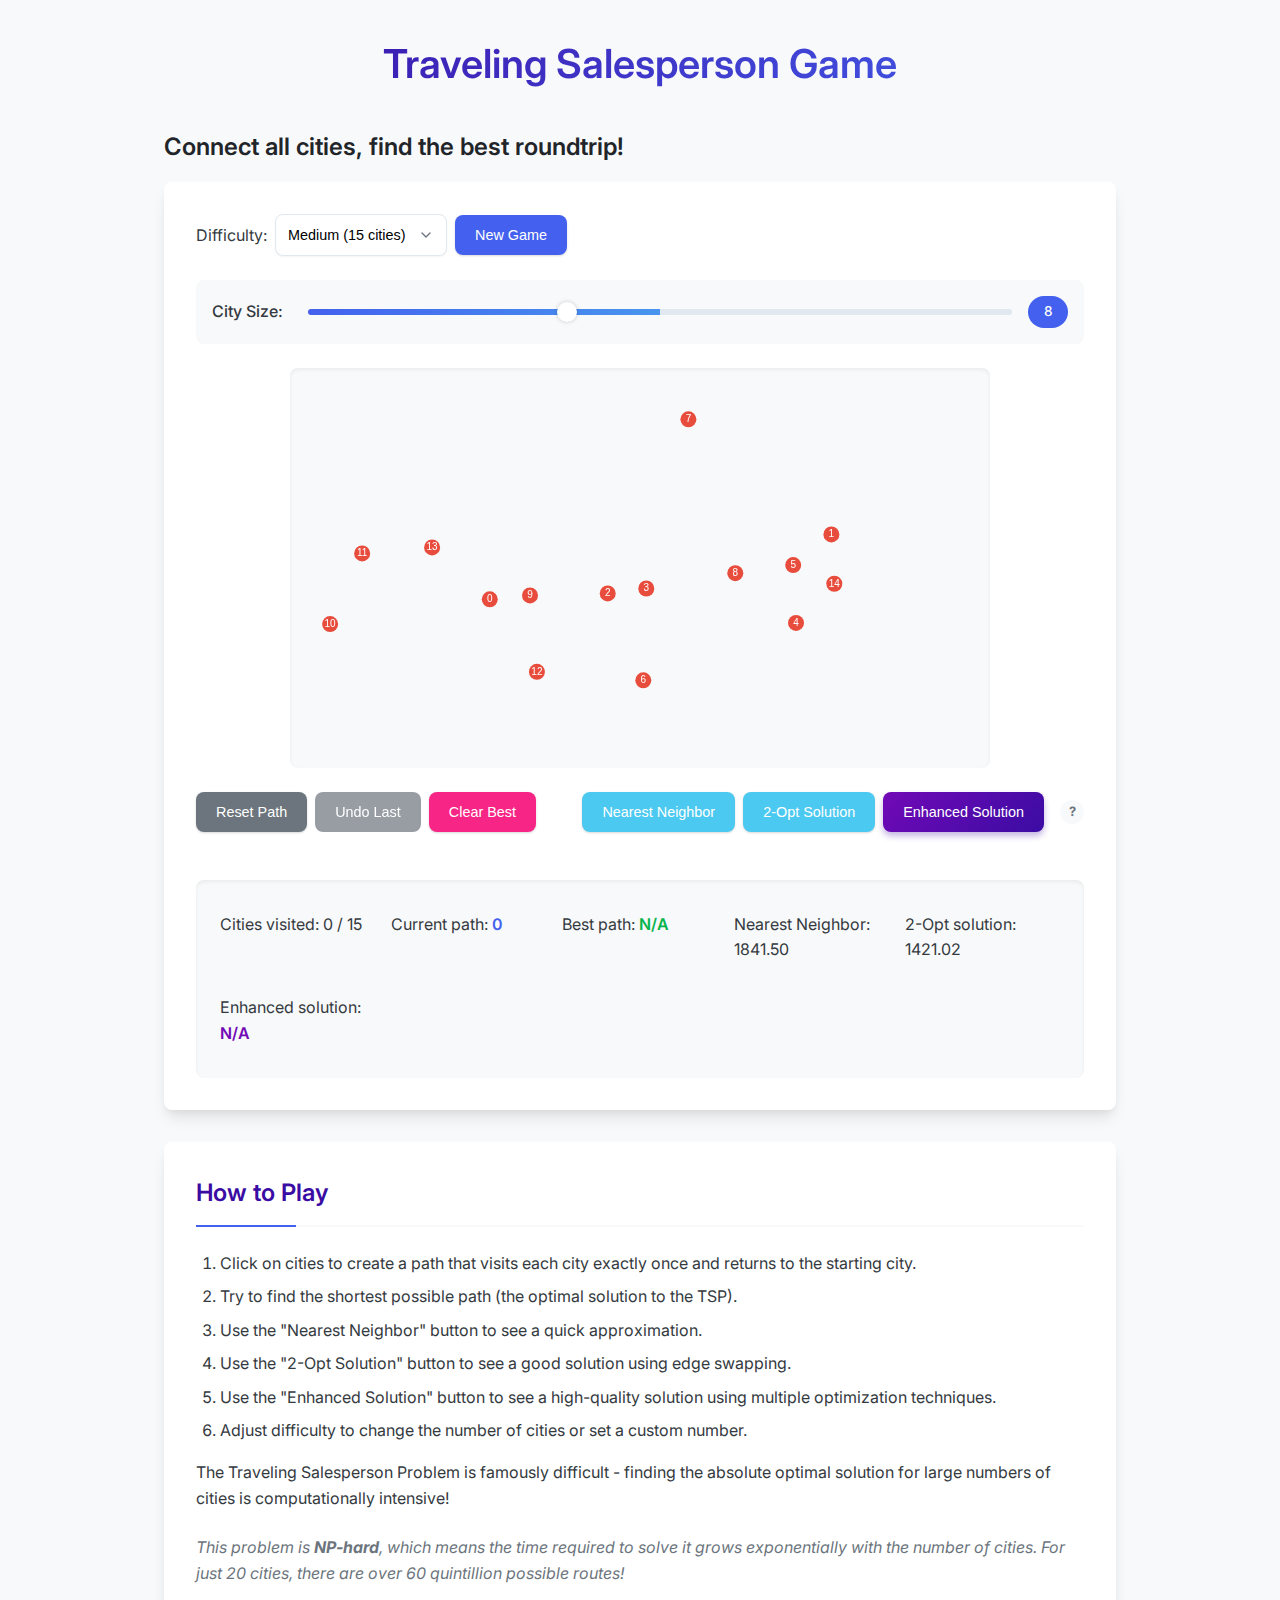
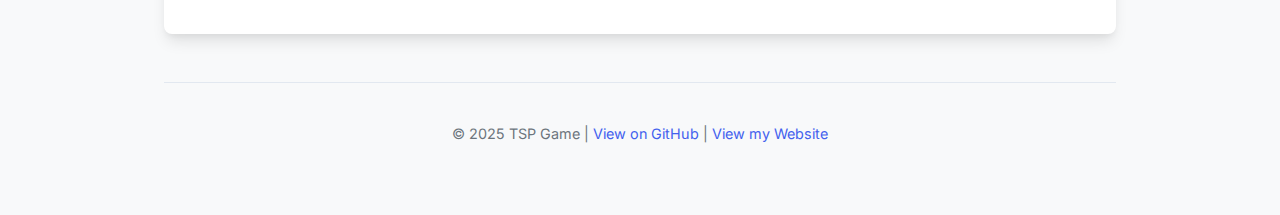
==== commit 73f0372d: "added enhanced solution" ====
--- a/index.html
+++ b/index.html
@@ -5,7 +5,12 @@
   <meta charset="UTF-8">
   <meta name="viewport" content="width=device-width, initial-scale=1.0">
   <title>Traveling Salesperson Game</title>
-  <link rel="stylesheet" href="assets/css/style.css">
+  <link rel="stylesheet" href="assets/css/modern-style.css">
+  <link rel="preconnect" href="https://fonts.googleapis.com">
+  <link rel="preconnect" href="https://fonts.gstatic.com" crossorigin>
+  <link href="https://fonts.googleapis.com/css2?family=Inter:wght@400;500;600;700&display=swap" rel="stylesheet">
+  <link rel="icon"
+    href="data:image/svg+xml,<svg xmlns=%22http://www.w3.org/2000/svg%22 viewBox=%220 0 100 100%22><text y=%22.9em%22 font-size=%2290%22>🧭</text></svg>">
 </head>
 
 <body>
@@ -13,7 +18,7 @@
   <h2>Connect all cities, find the best roundtrip!</h2>
   <div class="game-container">
     <div class="control-group">
-      <label for="difficulty-select">Difficulty: </label>
+      <label for="difficulty-select">Difficulty:</label>
       <select id="difficulty-select">
         <option value="easy">Easy (10 cities)</option>
         <option value="medium" selected>Medium (15 cities)</option>
@@ -21,11 +26,12 @@
         <option value="expert">Expert (40 cities)</option>
         <option value="custom">Custom</option>
       </select>
-      <div id="custom-cities-container" style="display: none; margin-top: 10px;">
+      <button id="new-game-btn">New Game</button>
+
+      <div id="custom-cities-container">
         <label for="custom-cities">Number of cities:</label>
         <input type="number" id="custom-cities" min="5" max="100" value="20">
       </div>
-      <button id="new-game-btn">New Game</button>
     </div>
 
     <div class="slider-container">
@@ -40,25 +46,27 @@
       <div class="control-group">
         <button id="reset-path-btn">Reset Path</button>
         <button id="undo-btn" disabled>Undo Last</button>
-        <button id="clear-best-btn">Clear Best Path</button>
+        <button id="clear-best-btn">Clear Best</button>
       </div>
 
       <div class="control-group">
-        <button id="nearest-neighbor-btn" title="Quick approximation algorithm">Nearest Neighbor Solution</button>
-        <button id="optimal-btn" title="2-opt improvement algorithm">Show 2-Opt Solution</button>
+        <button id="nearest-neighbor-btn" title="Quick approximation algorithm">Nearest Neighbor</button>
+        <button id="optimal-btn" title="2-opt improvement algorithm">2-Opt Solution</button>
+        <button id="enhanced-btn" title="Combined optimization techniques">Enhanced Solution</button>
         <span class="tooltip">?
-          <span class="tooltip-text">2-opt is a local optimization technique that improves a tour by swapping
-            edges</span>
+          <span class="tooltip-text">The Enhanced Solution combines three optimization techniques: 2-Opt (edge
+            swapping), City-Swap (swapping city positions), and Or-Opt (relocating chains of cities).</span>
         </span>
       </div>
     </div>
 
     <div class="stats">
       <p>Cities visited: <span id="cities-visited">0</span> / <span id="total-cities">15</span></p>
-      <p>Current path length: <span id="current-length" class="current-path">0</span></p>
-      <p>Best path length so far: <span id="best-length" class="best-path">N/A</span></p>
-      <p>Nearest Neighbor solution: <span id="nn-length">N/A</span></p>
+      <p>Current path: <span id="current-length" class="current-path">0</span></p>
+      <p>Best path: <span id="best-length" class="best-path">N/A</span></p>
+      <p>Nearest Neighbor: <span id="nn-length">N/A</span></p>
       <p>2-Opt solution: <span id="optimal-length">N/A</span></p>
+      <p>Enhanced solution: <span id="enhanced-length">N/A</span></p>
     </div>
   </div>
 
@@ -67,9 +75,9 @@
     <ol>
       <li>Click on cities to create a path that visits each city exactly once and returns to the starting city.</li>
       <li>Try to find the shortest possible path (the optimal solution to the TSP).</li>
-      <li>Use the "Nearest Neighbor Solution" button to see a quick approximation.</li>
-      <li>Use the "Show 2-Opt Solution" button to see a higher-quality solution (not guaranteed to be optimal for larger
-        problems).</li>
+      <li>Use the "Nearest Neighbor" button to see a quick approximation.</li>
+      <li>Use the "2-Opt Solution" button to see a good solution using edge swapping.</li>
+      <li>Use the "Enhanced Solution" button to see a high-quality solution using multiple optimization techniques.</li>
       <li>Adjust difficulty to change the number of cities or set a custom number.</li>
     </ol>
     <p>The Traveling Salesperson Problem is famously difficult - finding the absolute optimal solution for large numbers
--- a/assets/css/modern-style.css
+++ b/assets/css/modern-style.css
@@ -0,0 +1,492 @@
+/* 
+ * Modern Traveling Salesperson Game Styles
+ * A clean, contemporary design for the TSP Game
+ */
+
+:root {
+    --primary-color: #4361ee;
+    --primary-light: #4895ef;
+    --primary-dark: #3a0ca3;
+    --success-color: #4cc9f0;
+    --warning-color: #f72585;
+    --light-bg: #f8f9fa;
+    --dark-bg: #212529;
+    --text-color: #343a40;
+    --text-light: #6c757d;
+    --card-shadow: 0 10px 15px -3px rgba(0, 0, 0, 0.1), 0 4px 6px -2px rgba(0, 0, 0, 0.05);
+    --transition-speed: 0.3s;
+    --border-radius: 8px;
+    --font-main: 'Inter', -apple-system, BlinkMacSystemFont, 'Segoe UI', Roboto, Oxygen, Ubuntu, Cantarell, 'Open Sans', 'Helvetica Neue', sans-serif;
+}
+
+/* Base styles */
+html {
+    box-sizing: border-box;
+    font-size: 16px;
+}
+
+*,
+*:before,
+*:after {
+    box-sizing: inherit;
+}
+
+body {
+    font-family: var(--font-main);
+    max-width: 1000px;
+    margin: 0 auto;
+    padding: 2rem 1.5rem;
+    background-color: var(--light-bg);
+    color: var(--text-color);
+    line-height: 1.6;
+    font-weight: 400;
+}
+
+h1,
+h2,
+h3,
+h4,
+h5,
+h6 {
+    margin-top: 0;
+    margin-bottom: 1rem;
+    font-weight: 600;
+    color: var(--dark-bg);
+}
+
+h1 {
+    text-align: center;
+    margin-bottom: 2rem;
+    font-size: 2.5rem;
+    background: linear-gradient(135deg, var(--primary-dark) 0%, var(--primary-color) 100%);
+    -webkit-background-clip: text;
+    -webkit-text-fill-color: transparent;
+    background-clip: text;
+    text-fill-color: transparent;
+}
+
+/* Game container */
+.game-container {
+    background-color: white;
+    border-radius: var(--border-radius);
+    box-shadow: var(--card-shadow);
+    padding: 2rem;
+    margin-bottom: 2rem;
+    transition: transform var(--transition-speed), box-shadow var(--transition-speed);
+}
+
+.game-container:hover {
+    transform: translateY(-5px);
+    box-shadow: 0 20px 25px -5px rgba(0, 0, 0, 0.1), 0 10px 10px -5px rgba(0, 0, 0, 0.04);
+}
+
+canvas {
+    display: block;
+    margin: 1.5rem auto;
+    background-color: var(--light-bg);
+    border-radius: var(--border-radius);
+    box-shadow: inset 0 2px 4px 0 rgba(0, 0, 0, 0.06);
+    transition: box-shadow var(--transition-speed);
+}
+
+canvas:hover {
+    box-shadow: inset 0 2px 8px 0 rgba(0, 0, 0, 0.1);
+}
+
+/* Controls and inputs */
+.controls {
+    display: flex;
+    justify-content: space-between;
+    margin-top: 1.5rem;
+    flex-wrap: wrap;
+    gap: 1rem;
+}
+
+.control-group {
+    margin-bottom: 1.5rem;
+    display: flex;
+    flex-wrap: wrap;
+    gap: 0.5rem;
+    align-items: center;
+}
+
+button {
+    background-color: var(--primary-color);
+    color: white;
+    border: none;
+    padding: 0.75rem 1.25rem;
+    border-radius: var(--border-radius);
+    cursor: pointer;
+    font-size: 0.9rem;
+    font-weight: 500;
+    transition: all var(--transition-speed);
+    box-shadow: 0 1px 3px 0 rgba(0, 0, 0, 0.1), 0 1px 2px 0 rgba(0, 0, 0, 0.06);
+}
+
+button:hover {
+    background-color: var(--primary-dark);
+    transform: translateY(-2px);
+    box-shadow: 0 4px 6px -1px rgba(0, 0, 0, 0.1), 0 2px 4px -1px rgba(0, 0, 0, 0.06);
+}
+
+button:active {
+    transform: translateY(0);
+}
+
+button:focus {
+    outline: 2px solid var(--primary-light);
+    outline-offset: 2px;
+}
+
+button:disabled {
+    background-color: var(--text-light);
+    cursor: not-allowed;
+    transform: none;
+    box-shadow: none;
+    opacity: 0.7;
+}
+
+#reset-path-btn {
+    background-color: var(--text-light);
+}
+
+#reset-path-btn:hover {
+    background-color: var(--text-color);
+}
+
+#clear-best-btn {
+    background-color: var(--warning-color);
+}
+
+#clear-best-btn:hover {
+    background-color: #e5116c;
+}
+
+#nearest-neighbor-btn,
+#optimal-btn {
+    background-color: var(--success-color);
+}
+
+#nearest-neighbor-btn:hover,
+#optimal-btn:hover {
+    background-color: #25b0d8;
+}
+
+#difficulty-select {
+    padding: 0.75rem;
+    border-radius: var(--border-radius);
+    border: 1px solid #e2e8f0;
+    background-color: white;
+    font-size: 0.9rem;
+    box-shadow: 0 1px 2px 0 rgba(0, 0, 0, 0.05);
+    transition: border-color var(--transition-speed), box-shadow var(--transition-speed);
+    -webkit-appearance: none;
+    -moz-appearance: none;
+    appearance: none;
+    background-image: url("data:image/svg+xml,%3Csvg xmlns='http://www.w3.org/2000/svg' width='16' height='16' viewBox='0 0 24 24' fill='none' stroke='%236c757d' stroke-width='2' stroke-linecap='round' stroke-linejoin='round'%3E%3Cpolyline points='6 9 12 15 18 9'%3E%3C/polyline%3E%3C/svg%3E");
+    background-repeat: no-repeat;
+    background-position: right 0.75rem center;
+    background-size: 1rem;
+    padding-right: 2.5rem;
+}
+
+#difficulty-select:focus,
+#custom-cities:focus {
+    outline: none;
+    border-color: var(--primary-light);
+    box-shadow: 0 0 0 3px rgba(66, 153, 225, 0.25);
+}
+
+#custom-cities {
+    padding: 0.75rem;
+    border-radius: var(--border-radius);
+    border: 1px solid #e2e8f0;
+    font-size: 0.9rem;
+    width: 5rem;
+    transition: border-color var(--transition-speed), box-shadow var(--transition-speed);
+}
+
+/* Slider styles */
+.slider-container {
+    display: flex;
+    align-items: center;
+    margin: 1.5rem 0;
+    background-color: var(--light-bg);
+    padding: 1rem;
+    border-radius: var(--border-radius);
+}
+
+.slider-container label {
+    margin-right: 1rem;
+    font-weight: 500;
+    color: var(--text-color);
+    min-width: 80px;
+}
+
+input[type="range"] {
+    flex-grow: 1;
+    height: 6px;
+    -webkit-appearance: none;
+    margin: 10px 0;
+    background: #e2e8f0;
+    border-radius: 5px;
+    background-image: linear-gradient(to right, var(--primary-color), var(--primary-light));
+    background-size: 50% 100%;
+    background-repeat: no-repeat;
+}
+
+input[type="range"]::-webkit-slider-thumb {
+    -webkit-appearance: none;
+    height: 20px;
+    width: 20px;
+    border-radius: 50%;
+    background: white;
+    box-shadow: 0 0 4px rgba(0, 0, 0, 0.2);
+    cursor: pointer;
+    transition: all var(--transition-speed);
+}
+
+input[type="range"]::-webkit-slider-thumb:hover {
+    background: var(--primary-light);
+    transform: scale(1.1);
+}
+
+input[type="range"]:focus {
+    outline: none;
+}
+
+.value-display {
+    margin-left: 1rem;
+    min-width: 2.5rem;
+    text-align: center;
+    background: var(--primary-color);
+    color: white;
+    padding: 0.3rem 0.6rem;
+    border-radius: 20px;
+    font-size: 0.85rem;
+    font-weight: 500;
+}
+
+/* Stats display */
+.stats {
+    margin-top: 1.5rem;
+    padding: 1.5rem;
+    background-color: var(--light-bg);
+    border-radius: var(--border-radius);
+    display: grid;
+    grid-template-columns: repeat(auto-fit, minmax(150px, 1fr));
+    gap: 1rem;
+    box-shadow: inset 0 2px 4px 0 rgba(0, 0, 0, 0.06);
+}
+
+.stats p {
+    margin: 0.5rem 0;
+}
+
+.best-path {
+    color: #07b44d;
+    font-weight: 600;
+}
+
+.current-path {
+    color: var(--primary-color);
+    font-weight: 600;
+}
+
+/* Game instructions */
+.game-instructions {
+    margin-top: 2rem;
+    background-color: white;
+    padding: 2rem;
+    border-radius: var(--border-radius);
+    box-shadow: var(--card-shadow);
+}
+
+.game-instructions h2 {
+    color: var(--primary-dark);
+    border-bottom: 2px solid var(--light-bg);
+    padding-bottom: 0.75rem;
+    margin-bottom: 1.5rem;
+    position: relative;
+}
+
+.game-instructions h2::after {
+    content: '';
+    position: absolute;
+    bottom: -2px;
+    left: 0;
+    width: 100px;
+    height: 2px;
+    background-color: var(--primary-color);
+}
+
+.game-instructions ol {
+    padding-left: 1.5rem;
+}
+
+.game-instructions li {
+    margin-bottom: 0.5rem;
+}
+
+.game-instructions p:last-child {
+    margin-top: 1.5rem;
+    font-style: italic;
+    color: var(--text-light);
+}
+
+/* Tooltip */
+.tooltip {
+    position: relative;
+    display: inline-flex;
+    align-items: center;
+    justify-content: center;
+    margin-left: 0.5rem;
+    cursor: help;
+    width: 1.5rem;
+    height: 1.5rem;
+    background-color: var(--light-bg);
+    color: var(--text-light);
+    border-radius: 50%;
+    font-size: 0.8rem;
+    font-weight: bold;
+    transition: all var(--transition-speed);
+}
+
+.tooltip:hover {
+    background-color: var(--primary-light);
+    color: white;
+}
+
+.tooltip .tooltip-text {
+    visibility: hidden;
+    width: 250px;
+    background-color: var(--dark-bg);
+    color: white;
+    text-align: center;
+    border-radius: var(--border-radius);
+    padding: 0.75rem 1rem;
+    position: absolute;
+    z-index: 1;
+    bottom: 150%;
+    left: 50%;
+    margin-left: -125px;
+    opacity: 0;
+    transition: opacity var(--transition-speed);
+    box-shadow: var(--card-shadow);
+    font-weight: normal;
+    font-size: 0.85rem;
+    pointer-events: none;
+}
+
+.tooltip .tooltip-text::after {
+    content: "";
+    position: absolute;
+    top: 100%;
+    left: 50%;
+    margin-left: -5px;
+    border-width: 5px;
+    border-style: solid;
+    border-color: var(--dark-bg) transparent transparent transparent;
+}
+
+.tooltip:hover .tooltip-text {
+    visibility: visible;
+    opacity: 1;
+}
+
+/* Footer */
+footer {
+    text-align: center;
+    margin-top: 3rem;
+    color: var(--text-light);
+    font-size: 0.9rem;
+    padding: 1.5rem 0;
+    border-top: 1px solid #e2e8f0;
+}
+
+footer a {
+    color: var(--primary-color);
+    text-decoration: none;
+    transition: color var(--transition-speed);
+}
+
+footer a:hover {
+    color: var(--primary-dark);
+    text-decoration: underline;
+}
+
+/* Responsive design */
+@media (max-width: 768px) {
+    .controls {
+        flex-direction: column;
+    }
+
+    .control-group {
+        width: 100%;
+    }
+
+    canvas {
+        width: 100%;
+        height: auto;
+    }
+
+    h1 {
+        font-size: 2rem;
+    }
+
+    .game-container,
+    .game-instructions {
+        padding: 1.5rem;
+    }
+
+    .stats {
+        grid-template-columns: 1fr;
+    }
+}
+
+/* Modern style for custom cities input container */
+#custom-cities-container {
+    display: none;
+    margin-top: 1rem;
+    padding: 1rem;
+    background-color: var(--light-bg);
+    border-radius: var(--border-radius);
+    align-items: center;
+}
+
+#custom-cities-container label {
+    margin-right: 1rem;
+    white-space: nowrap;
+}
+
+/* Add this to modern-style.css to style the enhanced algorithm button */
+
+#enhanced-btn {
+    background-color: #7209b7;
+    background-image: linear-gradient(135deg, #7209b7 0%, #3a0ca3 100%);
+    color: white;
+    font-weight: 500;
+    box-shadow: 0 4px 6px rgba(58, 12, 163, 0.3);
+    transition: all var(--transition-speed);
+}
+
+#enhanced-btn:hover {
+    background-color: #560bad;
+    background-image: linear-gradient(135deg, #560bad 0%, #3a0ca3 100%);
+    transform: translateY(-2px);
+    box-shadow: 0 6px 10px rgba(58, 12, 163, 0.4);
+}
+
+#enhanced-btn:active {
+    transform: translateY(0);
+    box-shadow: 0 2px 5px rgba(58, 12, 163, 0.2);
+}
+
+/* Enhanced solution stat display */
+#enhanced-length {
+    color: #7209b7;
+    font-weight: 600;
+}
+
+/* Font loading for better typography */
+@import url('https://fonts.googleapis.com/css2?family=Inter:wght@400;500;600;700&display=swap');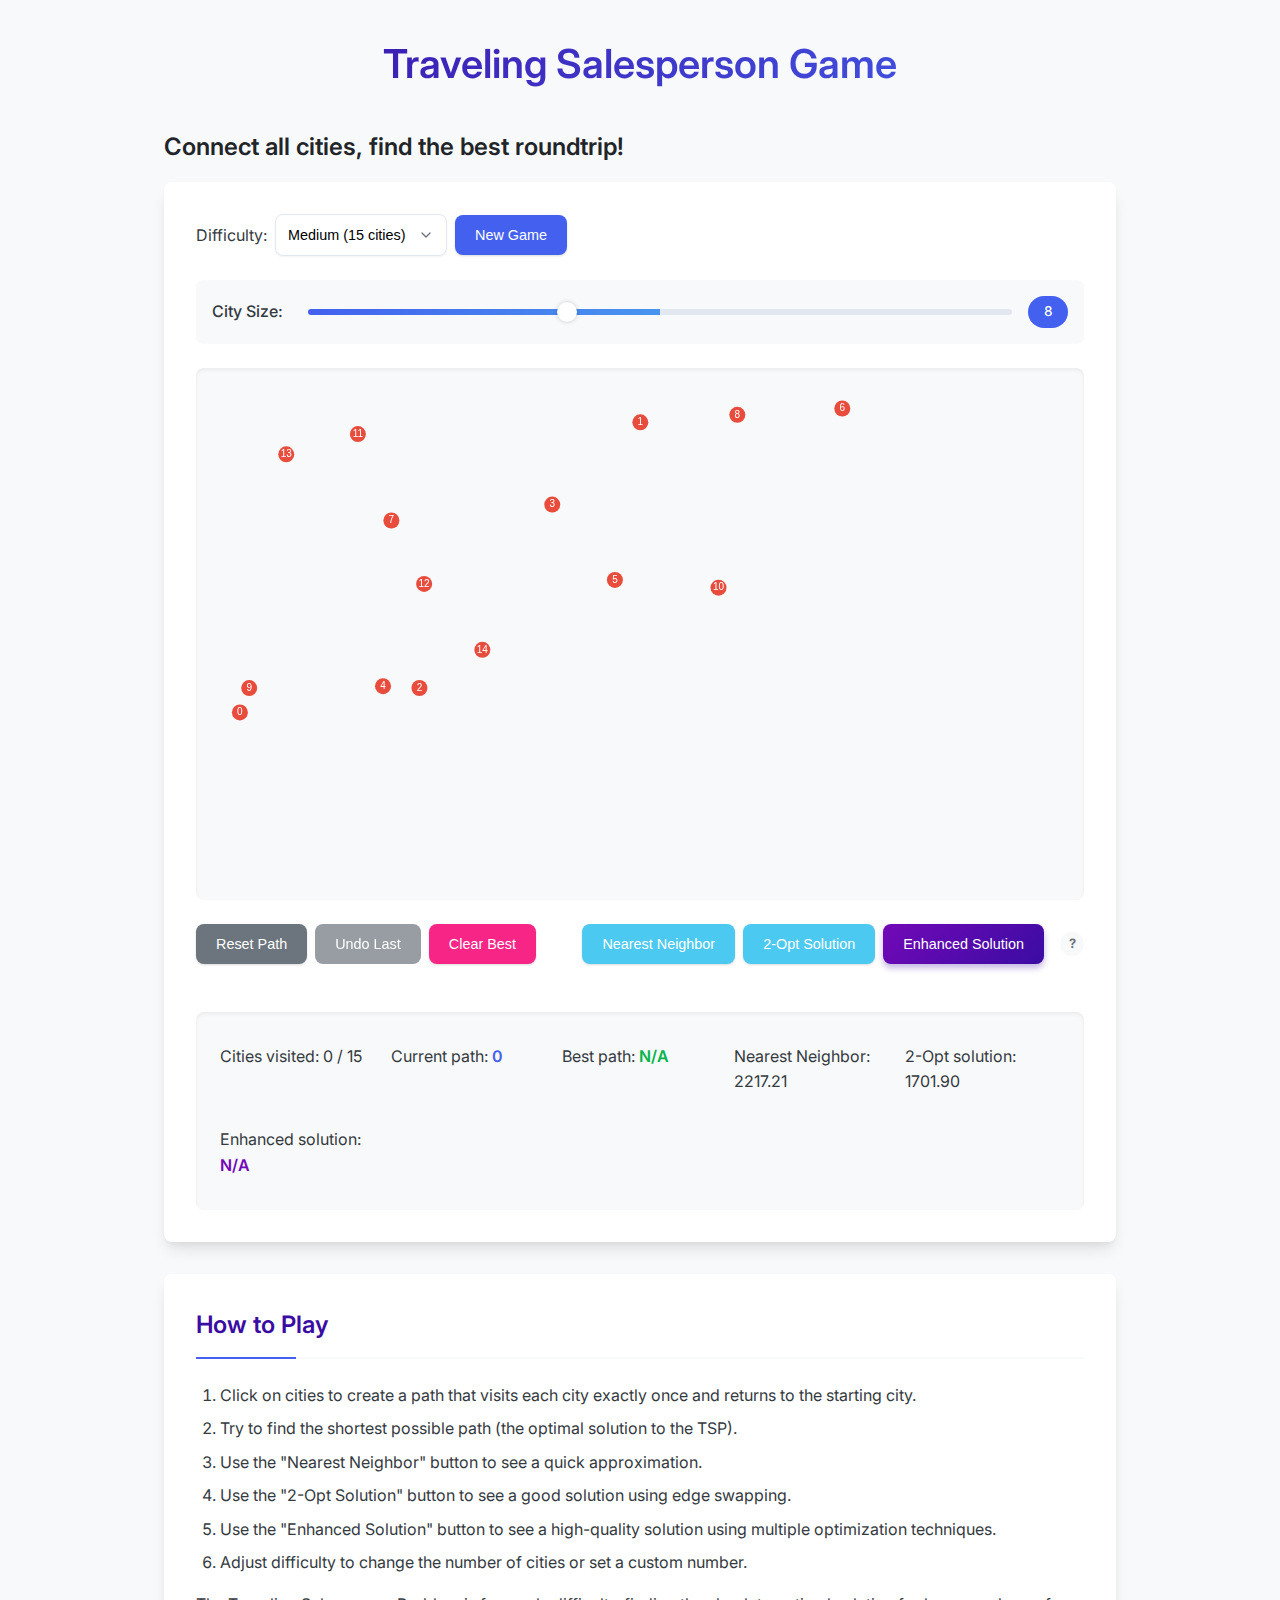
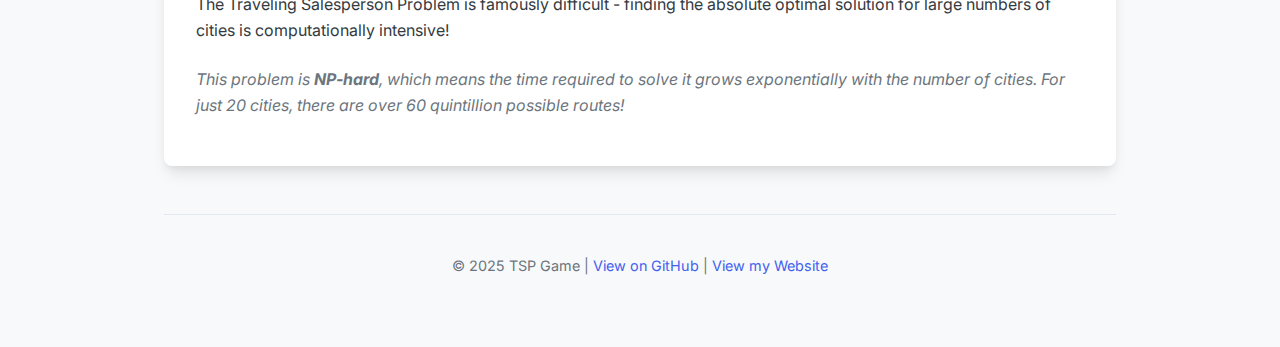
==== commit 22cfe7d2: "improved for mobile" ====
--- a/index.html
+++ b/index.html
@@ -3,9 +3,13 @@
 
 <head>
   <meta charset="UTF-8">
-  <meta name="viewport" content="width=device-width, initial-scale=1.0">
+  <meta name="viewport" content="width=device-width, initial-scale=1.0, maximum-scale=1.0, user-scalable=no">
+  <meta name="description"
+    content="Interactive Traveling Salesperson Problem game - connect cities in the shortest possible path">
+  <meta name="theme-color" content="#4361ee">
   <title>Traveling Salesperson Game</title>
   <link rel="stylesheet" href="assets/css/modern-style.css">
+  <link rel="stylesheet" href="assets/css/mobile-enhancements.css">
   <link rel="preconnect" href="https://fonts.googleapis.com">
   <link rel="preconnect" href="https://fonts.gstatic.com" crossorigin>
   <link href="https://fonts.googleapis.com/css2?family=Inter:wght@400;500;600;700&display=swap" rel="stylesheet">
@@ -19,48 +23,51 @@
   <div class="game-container">
     <div class="control-group">
       <label for="difficulty-select">Difficulty:</label>
-      <select id="difficulty-select">
+      <select id="difficulty-select" aria-label="Select difficulty level">
         <option value="easy">Easy (10 cities)</option>
         <option value="medium" selected>Medium (15 cities)</option>
         <option value="hard">Hard (25 cities)</option>
         <option value="expert">Expert (40 cities)</option>
         <option value="custom">Custom</option>
       </select>
-      <button id="new-game-btn">New Game</button>
+      <button id="new-game-btn" aria-label="Start new game">New Game</button>
 
       <div id="custom-cities-container">
         <label for="custom-cities">Number of cities:</label>
-        <input type="number" id="custom-cities" min="5" max="100" value="20">
+        <input type="number" id="custom-cities" min="5" max="100" value="20" aria-label="Custom number of cities">
       </div>
     </div>
 
     <div class="slider-container">
       <label for="city-size">City Size:</label>
-      <input type="range" id="city-size" min="4" max="15" value="8">
+      <input type="range" id="city-size" min="4" max="15" value="8" aria-label="Adjust city size">
       <span id="city-size-value" class="value-display">8</span>
     </div>
 
-    <canvas id="tsp-canvas" width="700" height="400"></canvas>
+    <canvas id="tsp-canvas" width="700" height="400" aria-label="Game board with cities to connect" role="img"></canvas>
 
     <div class="controls">
       <div class="control-group">
-        <button id="reset-path-btn">Reset Path</button>
-        <button id="undo-btn" disabled>Undo Last</button>
-        <button id="clear-best-btn">Clear Best</button>
+        <button id="reset-path-btn" aria-label="Reset current path">Reset Path</button>
+        <button id="undo-btn" disabled aria-label="Undo last city selection">Undo Last</button>
+        <button id="clear-best-btn" aria-label="Clear best path">Clear Best</button>
       </div>
 
       <div class="control-group">
-        <button id="nearest-neighbor-btn" title="Quick approximation algorithm">Nearest Neighbor</button>
-        <button id="optimal-btn" title="2-opt improvement algorithm">2-Opt Solution</button>
-        <button id="enhanced-btn" title="Combined optimization techniques">Enhanced Solution</button>
-        <span class="tooltip">?
+        <button id="nearest-neighbor-btn" title="Quick approximation algorithm"
+          aria-label="Show nearest neighbor solution">Nearest Neighbor</button>
+        <button id="optimal-btn" title="2-opt improvement algorithm" aria-label="Show 2-opt solution">2-Opt
+          Solution</button>
+        <button id="enhanced-btn" title="Combined optimization techniques" aria-label="Show enhanced solution">Enhanced
+          Solution</button>
+        <span class="tooltip" role="button" tabindex="0" aria-label="Information about enhanced solution">?
           <span class="tooltip-text">The Enhanced Solution combines three optimization techniques: 2-Opt (edge
             swapping), City-Swap (swapping city positions), and Or-Opt (relocating chains of cities).</span>
         </span>
       </div>
     </div>
 
-    <div class="stats">
+    <div class="stats" aria-live="polite">
       <p>Cities visited: <span id="cities-visited">0</span> / <span id="total-cities">15</span></p>
       <p>Current path: <span id="current-length" class="current-path">0</span></p>
       <p>Best path: <span id="best-length" class="best-path">N/A</span></p>
@@ -87,8 +94,8 @@
   </div>
 
   <footer>
-    <p>© 2025 TSP Game | <a href="https://github.com/jpjj/tsp_game" target="_blank">View on GitHub</a> | <a
-        href="https://jpjj.github.io" target="_blank">View my Website</a></p>
+    <p>© 2025 TSP Game | <a href="https://github.com/jpjj/tsp_game" target="_blank" rel="noopener">View on GitHub</a> |
+      <a href="https://jpjj.github.io" target="_blank" rel="noopener">View my Website</a></p>
   </footer>
 
   <!-- Note the "type=module" which enables ES modules -->
--- a/assets/css/mobile-enhancements.css
+++ b/assets/css/mobile-enhancements.css
@@ -0,0 +1,224 @@
+/* Mobile-first enhancements for TSP Game */
+
+/* Adjustments for very small screens */
+@media (max-width: 480px) {
+    body {
+        padding: 1rem 0.75rem;
+    }
+
+    h1 {
+        font-size: 1.75rem;
+        margin-bottom: 0.5rem;
+    }
+
+    h2 {
+        font-size: 1.2rem;
+        text-align: center;
+        margin-bottom: 1.5rem;
+    }
+
+    .game-container {
+        padding: 1rem;
+    }
+
+    /* Make buttons bigger on mobile for better touch targets */
+    button {
+        padding: 0.8rem 1rem;
+        margin-bottom: 0.5rem;
+        min-width: 100%;
+        font-size: 1rem;
+    }
+
+    /* Stack all controls vertically on small screens */
+    .control-group {
+        flex-direction: column;
+        width: 100%;
+    }
+
+    /* Adjust the difficulty dropdown */
+    #difficulty-select {
+        width: 100%;
+        padding: 0.8rem;
+        margin-bottom: 0.5rem;
+        font-size: 1rem;
+    }
+
+    /* Make the canvas more responsive */
+    canvas {
+        width: 100% !important;
+        height: auto !important;
+        touch-action: manipulation;
+        /* Prevents double-tap to zoom */
+    }
+
+    /* Make stats more readable on small screens */
+    .stats {
+        grid-template-columns: 1fr;
+        padding: 1rem;
+        font-size: 0.9rem;
+    }
+
+    /* Custom cities container adjustments */
+    #custom-cities-container {
+        flex-direction: column;
+        align-items: flex-start;
+    }
+
+    #custom-cities-container label {
+        margin-bottom: 0.5rem;
+    }
+
+    #custom-cities {
+        width: 100%;
+    }
+
+    /* Adjust slider for better mobile experience */
+    .slider-container {
+        flex-direction: column;
+        align-items: flex-start;
+    }
+
+    .slider-container label {
+        margin-bottom: 0.5rem;
+    }
+
+    input[type="range"] {
+        width: 100%;
+        margin: 0.5rem 0;
+    }
+
+    .value-display {
+        align-self: flex-end;
+    }
+}
+
+/* Medium-sized mobile devices */
+@media (min-width: 481px) and (max-width: 767px) {
+    body {
+        padding: 1.5rem 1rem;
+    }
+
+    h1 {
+        font-size: 2rem;
+    }
+
+    /* Two-column button layout for medium screens */
+    .control-group {
+        display: grid;
+        grid-template-columns: 1fr 1fr;
+        gap: 0.5rem;
+        width: 100%;
+    }
+
+    button {
+        padding: 0.75rem 1rem;
+        min-width: auto;
+    }
+
+    /* Make the difficulty select smaller */
+    #difficulty-select {
+        grid-column: span 2;
+    }
+
+    /* New game button spans full width */
+    #new-game-btn {
+        grid-column: span 2;
+    }
+}
+
+/* Additional touch optimizations for all mobile devices */
+@media (max-width: 767px) {
+
+    /* Increase touch target size for elements */
+    .tooltip {
+        width: 2rem;
+        height: 2rem;
+    }
+
+    /* Ensure proper spacing in instructions */
+    .game-instructions li {
+        margin-bottom: 0.75rem;
+    }
+
+    /* Adjust footer */
+    footer {
+        margin-top: 2rem;
+        padding: 1rem 0;
+    }
+
+    /* Meta viewport tag - make sure it's correctly set in HTML */
+    /* This CSS comment is just a reminder - the actual tag should be in the HTML */
+    /* <meta name="viewport" content="width=device-width, initial-scale=1.0, maximum-scale=1.0, user-scalable=no"> */
+}
+
+/* Add finger-friendly styles */
+.city-hover {
+    cursor: pointer;
+}
+
+/* Add specific touch handling for tooltips */
+.tooltip:hover .tooltip-text {
+    visibility: visible;
+    opacity: 1;
+}
+
+/* Make tooltip touch-friendly */
+.tooltip .tooltip-text {
+    width: 80%;
+    left: 10%;
+    margin-left: 0;
+}
+
+/* Loading indicator animation */
+@keyframes pulse {
+    0% {
+        opacity: 0.5;
+    }
+
+    50% {
+        opacity: 1;
+    }
+
+    100% {
+        opacity: 0.5;
+    }
+}
+
+.loading-indicator {
+    animation: pulse 1.5s infinite ease-in-out;
+    box-shadow: 0 4px 6px rgba(0, 0, 0, 0.1);
+}
+
+/* Add this to your mobile-enhancements.css file */
+@media (max-width: 767px) {
+
+    /* Optimize performance on mobile */
+    canvas {
+        image-rendering: optimizeSpeed;
+        image-rendering: -moz-crisp-edges;
+        image-rendering: -webkit-optimize-contrast;
+        image-rendering: optimize-contrast;
+    }
+
+    /* Reduce animation complexity on mobile */
+    .game-container:hover {
+        transform: none;
+        box-shadow: var(--card-shadow);
+    }
+
+    /* Make loading indicator more visible on mobile */
+    .loading-indicator {
+        font-size: 1rem;
+        padding: 1rem !important;
+        width: 80%;
+        text-align: center;
+    }
+}
+
+/* Fix for iOS form elements */
+input,
+select,
+button {
+    -webkit-appearance: none;
+    border-radius: var(--border-radius);
+}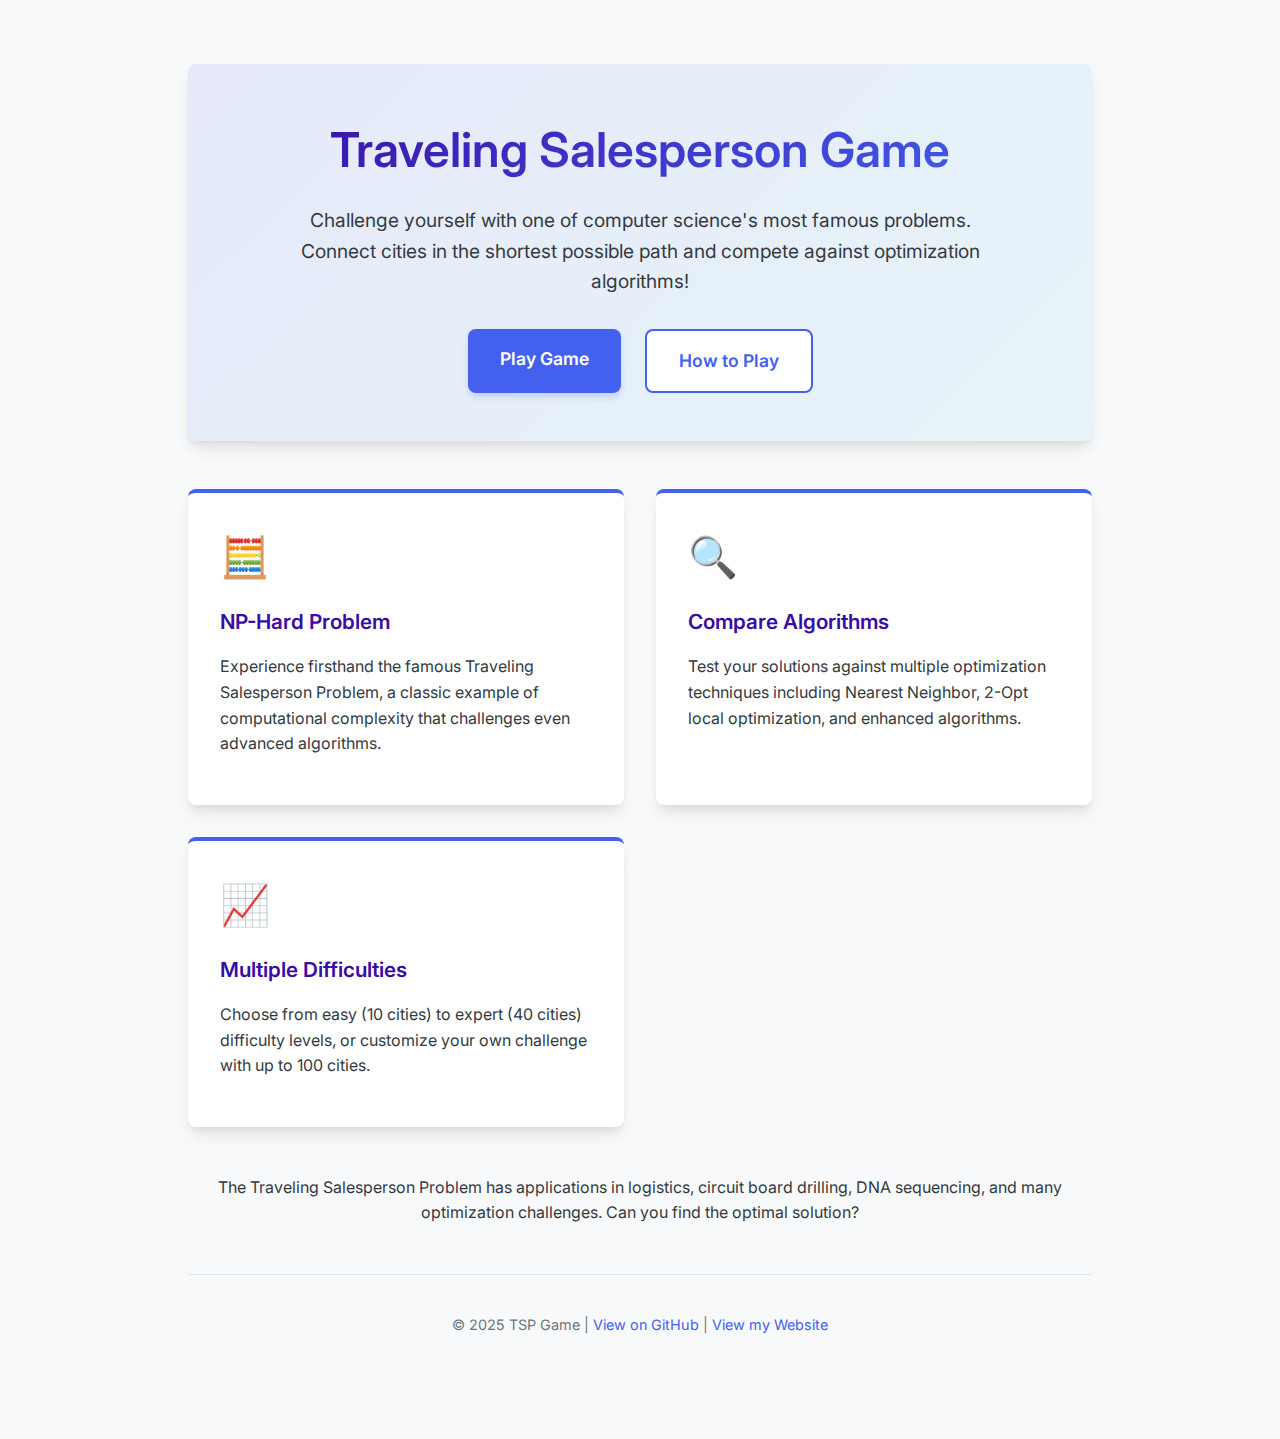
==== commit 271ac1d3: "added landing page" ====
--- a/index.html
+++ b/index.html
@@ -2,104 +2,232 @@
 <html lang="en">
 
 <head>
-  <meta charset="UTF-8">
-  <meta name="viewport" content="width=device-width, initial-scale=1.0, maximum-scale=1.0, user-scalable=no">
-  <meta name="description"
-    content="Interactive Traveling Salesperson Problem game - connect cities in the shortest possible path">
-  <meta name="theme-color" content="#4361ee">
-  <title>Traveling Salesperson Game</title>
-  <link rel="stylesheet" href="assets/css/modern-style.css">
-  <link rel="stylesheet" href="assets/css/mobile-enhancements.css">
-  <link rel="preconnect" href="https://fonts.googleapis.com">
-  <link rel="preconnect" href="https://fonts.gstatic.com" crossorigin>
-  <link href="https://fonts.googleapis.com/css2?family=Inter:wght@400;500;600;700&display=swap" rel="stylesheet">
-  <link rel="icon"
-    href="data:image/svg+xml,<svg xmlns=%22http://www.w3.org/2000/svg%22 viewBox=%220 0 100 100%22><text y=%22.9em%22 font-size=%2290%22>🧭</text></svg>">
+    <meta charset="UTF-8">
+    <meta name="viewport" content="width=device-width, initial-scale=1.0, maximum-scale=1.0, user-scalable=no">
+    <meta name="description"
+        content="Interactive Traveling Salesperson Problem game - connect cities in the shortest possible path">
+    <meta name="theme-color" content="#4361ee">
+    <title>Traveling Salesperson Game</title>
+    <link rel="stylesheet" href="assets/css/modern-style.css">
+    <link rel="stylesheet" href="assets/css/mobile-enhancements.css">
+    <link rel="preconnect" href="https://fonts.googleapis.com">
+    <link rel="preconnect" href="https://fonts.gstatic.com" crossorigin>
+    <link href="https://fonts.googleapis.com/css2?family=Inter:wght@400;500;600;700&display=swap" rel="stylesheet">
+    <link rel="icon"
+        href="data:image/svg+xml,<svg xmlns=%22http://www.w3.org/2000/svg%22 viewBox=%220 0 100 100%22><text y=%22.9em%22 font-size=%2290%22>🧭</text></svg>">
+    <style>
+        /* Landing page specific styles */
+        .landing-container {
+            max-width: 1000px;
+            margin: 0 auto;
+            padding: 2rem 1.5rem;
+            text-align: center;
+        }
+
+        .hero {
+            background: linear-gradient(135deg, rgba(67, 97, 238, 0.1) 0%, rgba(76, 201, 240, 0.1) 100%);
+            border-radius: var(--border-radius);
+            padding: 3rem 2rem;
+            margin-bottom: 2rem;
+            box-shadow: var(--card-shadow);
+            animation: fadeIn 0.8s ease-out;
+        }
+
+        .hero h1 {
+            font-size: 3rem;
+            margin-bottom: 1rem;
+        }
+
+        .hero p {
+            font-size: 1.2rem;
+            max-width: 700px;
+            margin: 0 auto 2rem auto;
+            color: var(--text-color);
+            line-height: 1.6;
+        }
+
+        .hero-buttons {
+            display: flex;
+            justify-content: center;
+            gap: 1.5rem;
+            margin-top: 2rem;
+            flex-wrap: wrap;
+        }
+
+        .btn-primary {
+            background-color: var(--primary-color);
+            color: white;
+            font-size: 1.1rem;
+            padding: 1rem 2rem;
+            border: none;
+            border-radius: var(--border-radius);
+            cursor: pointer;
+            text-decoration: none;
+            display: inline-block;
+            font-weight: 600;
+            transition: all var(--transition-speed);
+            box-shadow: 0 4px 6px rgba(67, 97, 238, 0.2);
+        }
+
+        .btn-primary:hover {
+            background-color: var(--primary-dark);
+            transform: translateY(-3px);
+            box-shadow: 0 7px 10px rgba(67, 97, 238, 0.3);
+        }
+
+        .btn-secondary {
+            background-color: white;
+            color: var(--primary-color);
+            font-size: 1.1rem;
+            padding: 1rem 2rem;
+            border: 2px solid var(--primary-color);
+            border-radius: var(--border-radius);
+            cursor: pointer;
+            text-decoration: none;
+            display: inline-block;
+            font-weight: 600;
+            transition: all var(--transition-speed);
+        }
+
+        .btn-secondary:hover {
+            background-color: var(--light-bg);
+            transform: translateY(-3px);
+            box-shadow: 0 4px 6px rgba(0, 0, 0, 0.1);
+        }
+
+        .features {
+            display: grid;
+            grid-template-columns: repeat(auto-fit, minmax(300px, 1fr));
+            gap: 2rem;
+            margin: 3rem 0;
+        }
+
+        .feature-card {
+            background-color: white;
+            border-radius: var(--border-radius);
+            padding: 2rem;
+            box-shadow: var(--card-shadow);
+            transition: all var(--transition-speed);
+            border-top: 4px solid var(--primary-color);
+            text-align: left;
+        }
+
+        .feature-card:hover {
+            transform: translateY(-5px);
+            box-shadow: 0 12px 20px rgba(0, 0, 0, 0.1);
+        }
+
+        .feature-card h3 {
+            color: var(--primary-dark);
+            margin-bottom: 1rem;
+            font-size: 1.3rem;
+        }
+
+        .feature-icon {
+            font-size: 2.5rem;
+            margin-bottom: 1rem;
+            display: inline-block;
+        }
+
+        .demo-gif {
+            max-width: 100%;
+            border-radius: var(--border-radius);
+            box-shadow: var(--card-shadow);
+            margin: 2rem 0;
+            border: 1px solid #e2e8f0;
+        }
+
+        @keyframes fadeIn {
+            from {
+                opacity: 0;
+                transform: translateY(20px);
+            }
+
+            to {
+                opacity: 1;
+                transform: translateY(0);
+            }
+        }
+
+        /* Mobile adjustments */
+        @media (max-width: 768px) {
+            .hero {
+                padding: 2rem 1rem;
+            }
+
+            .hero h1 {
+                font-size: 2.2rem;
+            }
+
+            .hero p {
+                font-size: 1rem;
+            }
+
+            .btn-primary,
+            .btn-secondary {
+                width: 100%;
+                margin-bottom: 0.5rem;
+                padding: 0.9rem 1rem;
+            }
+
+            .hero-buttons {
+                flex-direction: column;
+                gap: 1rem;
+            }
+
+            .feature-card {
+                padding: 1.5rem;
+            }
+        }
+    </style>
 </head>
 
 <body>
-  <h1>Traveling Salesperson Game</h1>
-  <h2>Connect all cities, find the best roundtrip!</h2>
-  <div class="game-container">
-    <div class="control-group">
-      <label for="difficulty-select">Difficulty:</label>
-      <select id="difficulty-select" aria-label="Select difficulty level">
-        <option value="easy">Easy (10 cities)</option>
-        <option value="medium" selected>Medium (15 cities)</option>
-        <option value="hard">Hard (25 cities)</option>
-        <option value="expert">Expert (40 cities)</option>
-        <option value="custom">Custom</option>
-      </select>
-      <button id="new-game-btn" aria-label="Start new game">New Game</button>
-
-      <div id="custom-cities-container">
-        <label for="custom-cities">Number of cities:</label>
-        <input type="number" id="custom-cities" min="5" max="100" value="20" aria-label="Custom number of cities">
-      </div>
+    <div class="landing-container">
+        <div class="hero">
+            <h1>Traveling Salesperson Game</h1>
+            <p>Challenge yourself with one of computer science's most famous problems. Connect cities in the shortest
+                possible path and compete against optimization algorithms!</p>
+
+            <div class="hero-buttons">
+                <a href="game.html" class="btn-primary">Play Game</a>
+                <a href="how-to-play.html" class="btn-secondary">How to Play</a>
+            </div>
+        </div>
+
+        <div class="features">
+            <div class="feature-card">
+                <div class="feature-icon">🧮</div>
+                <h3>NP-Hard Problem</h3>
+                <p>Experience firsthand the famous Traveling Salesperson Problem, a classic example of computational
+                    complexity that challenges even advanced algorithms.</p>
+            </div>
+
+            <div class="feature-card">
+                <div class="feature-icon">🔍</div>
+                <h3>Compare Algorithms</h3>
+                <p>Test your solutions against multiple optimization techniques including Nearest Neighbor, 2-Opt local
+                    optimization, and enhanced algorithms.</p>
+            </div>
+
+            <div class="feature-card">
+                <div class="feature-icon">📈</div>
+                <h3>Multiple Difficulties</h3>
+                <p>Choose from easy (10 cities) to expert (40 cities) difficulty levels, or customize your own challenge
+                    with up to 100 cities.</p>
+            </div>
+        </div>
+
+        <p>The Traveling Salesperson Problem has applications in logistics, circuit board drilling, DNA sequencing, and
+            many optimization challenges. Can you find the optimal solution?</p>
+
+        <footer>
+            <p>© 2025 TSP Game | <a href="https://github.com/jpjj/tsp_game" target="_blank" rel="noopener">View on
+                    GitHub</a> |
+                <a href="https://jpjj.github.io" target="_blank" rel="noopener">View my Website</a>
+            </p>
+        </footer>
     </div>
-
-    <div class="slider-container">
-      <label for="city-size">City Size:</label>
-      <input type="range" id="city-size" min="4" max="15" value="8" aria-label="Adjust city size">
-      <span id="city-size-value" class="value-display">8</span>
-    </div>
-
-    <canvas id="tsp-canvas" width="700" height="400" aria-label="Game board with cities to connect" role="img"></canvas>
-
-    <div class="controls">
-      <div class="control-group">
-        <button id="reset-path-btn" aria-label="Reset current path">Reset Path</button>
-        <button id="undo-btn" disabled aria-label="Undo last city selection">Undo Last</button>
-        <button id="clear-best-btn" aria-label="Clear best path">Clear Best</button>
-      </div>
-
-      <div class="control-group">
-        <button id="nearest-neighbor-btn" title="Quick approximation algorithm"
-          aria-label="Show nearest neighbor solution">Nearest Neighbor</button>
-        <button id="optimal-btn" title="2-opt improvement algorithm" aria-label="Show 2-opt solution">2-Opt
-          Solution</button>
-        <button id="enhanced-btn" title="Combined optimization techniques" aria-label="Show enhanced solution">Enhanced
-          Solution</button>
-        <span class="tooltip" role="button" tabindex="0" aria-label="Information about enhanced solution">?
-          <span class="tooltip-text">The Enhanced Solution combines three optimization techniques: 2-Opt (edge
-            swapping), City-Swap (swapping city positions), and Or-Opt (relocating chains of cities).</span>
-        </span>
-      </div>
-    </div>
-
-    <div class="stats" aria-live="polite">
-      <p>Cities visited: <span id="cities-visited">0</span> / <span id="total-cities">15</span></p>
-      <p>Current path: <span id="current-length" class="current-path">0</span></p>
-      <p>Best path: <span id="best-length" class="best-path">N/A</span></p>
-      <p>Nearest Neighbor: <span id="nn-length">N/A</span></p>
-      <p>2-Opt solution: <span id="optimal-length">N/A</span></p>
-      <p>Enhanced solution: <span id="enhanced-length">N/A</span></p>
-    </div>
-  </div>
-
-  <div class="game-instructions">
-    <h2>How to Play</h2>
-    <ol>
-      <li>Click on cities to create a path that visits each city exactly once and returns to the starting city.</li>
-      <li>Try to find the shortest possible path (the optimal solution to the TSP).</li>
-      <li>Use the "Nearest Neighbor" button to see a quick approximation.</li>
-      <li>Use the "2-Opt Solution" button to see a good solution using edge swapping.</li>
-      <li>Use the "Enhanced Solution" button to see a high-quality solution using multiple optimization techniques.</li>
-      <li>Adjust difficulty to change the number of cities or set a custom number.</li>
-    </ol>
-    <p>The Traveling Salesperson Problem is famously difficult - finding the absolute optimal solution for large numbers
-      of cities is computationally intensive!</p>
-    <p>This problem is <strong>NP-hard</strong>, which means the time required to solve it grows exponentially with the
-      number of cities. For just 20 cities, there are over 60 quintillion possible routes!</p>
-  </div>
-
-  <footer>
-    <p>© 2025 TSP Game | <a href="https://github.com/jpjj/tsp_game" target="_blank" rel="noopener">View on GitHub</a> |
-      <a href="https://jpjj.github.io" target="_blank" rel="noopener">View my Website</a></p>
-  </footer>
-
-  <!-- Note the "type=module" which enables ES modules -->
-  <script type="module" src="assets/js/main.js"></script>
 </body>
 
 </html>--- a/assets/css/mobile-enhancements.css
+++ b/assets/css/mobile-enhancements.css
@@ -1,11 +1,14 @@
 /* Mobile-first enhancements for TSP Game */
 
-/* Adjustments for very small screens */
+/* Base mobile styles (small screens) */
 @media (max-width: 480px) {
+
+    /* Layout */
     body {
         padding: 1rem 0.75rem;
     }
 
+    /* Typography */
     h1 {
         font-size: 1.75rem;
         margin-bottom: 0.5rem;
@@ -17,11 +20,12 @@
         margin-bottom: 1.5rem;
     }
 
+    /* Game container */
     .game-container {
         padding: 1rem;
     }
 
-    /* Make buttons bigger on mobile for better touch targets */
+    /* Controls */
     button {
         padding: 0.8rem 1rem;
         margin-bottom: 0.5rem;
@@ -29,13 +33,11 @@
         font-size: 1rem;
     }
 
-    /* Stack all controls vertically on small screens */
     .control-group {
         flex-direction: column;
         width: 100%;
     }
 
-    /* Adjust the difficulty dropdown */
     #difficulty-select {
         width: 100%;
         padding: 0.8rem;
@@ -43,7 +45,7 @@
         font-size: 1rem;
     }
 
-    /* Make the canvas more responsive */
+    /* Canvas */
     canvas {
         width: 100% !important;
         height: auto !important;
@@ -51,14 +53,14 @@
         /* Prevents double-tap to zoom */
     }
 
-    /* Make stats more readable on small screens */
+    /* Stats and UI components */
     .stats {
         grid-template-columns: 1fr;
         padding: 1rem;
         font-size: 0.9rem;
     }
 
-    /* Custom cities container adjustments */
+    /* Custom cities controls */
     #custom-cities-container {
         flex-direction: column;
         align-items: flex-start;
@@ -72,7 +74,7 @@
         width: 100%;
     }
 
-    /* Adjust slider for better mobile experience */
+    /* Slider controls */
     .slider-container {
         flex-direction: column;
         align-items: flex-start;
@@ -102,7 +104,7 @@
         font-size: 2rem;
     }
 
-    /* Two-column button layout for medium screens */
+    /* Two-column button layout */
     .control-group {
         display: grid;
         grid-template-columns: 1fr 1fr;
@@ -115,84 +117,32 @@
         min-width: auto;
     }
 
-    /* Make the difficulty select smaller */
-    #difficulty-select {
-        grid-column: span 2;
-    }
-
-    /* New game button spans full width */
+    #difficulty-select,
     #new-game-btn {
         grid-column: span 2;
     }
 }
 
-/* Additional touch optimizations for all mobile devices */
+/* All mobile devices (up to tablet) */
 @media (max-width: 767px) {
 
-    /* Increase touch target size for elements */
+    /* Touch optimizations */
     .tooltip {
         width: 2rem;
         height: 2rem;
     }
 
-    /* Ensure proper spacing in instructions */
+    /* Typography and spacing */
     .game-instructions li {
         margin-bottom: 0.75rem;
     }
 
-    /* Adjust footer */
     footer {
         margin-top: 2rem;
         padding: 1rem 0;
     }
 
-    /* Meta viewport tag - make sure it's correctly set in HTML */
-    /* This CSS comment is just a reminder - the actual tag should be in the HTML */
-    /* <meta name="viewport" content="width=device-width, initial-scale=1.0, maximum-scale=1.0, user-scalable=no"> */
-}
-
-/* Add finger-friendly styles */
-.city-hover {
-    cursor: pointer;
-}
-
-/* Add specific touch handling for tooltips */
-.tooltip:hover .tooltip-text {
-    visibility: visible;
-    opacity: 1;
-}
-
-/* Make tooltip touch-friendly */
-.tooltip .tooltip-text {
-    width: 80%;
-    left: 10%;
-    margin-left: 0;
-}
-
-/* Loading indicator animation */
-@keyframes pulse {
-    0% {
-        opacity: 0.5;
-    }
-
-    50% {
-        opacity: 1;
-    }
-
-    100% {
-        opacity: 0.5;
-    }
-}
-
-.loading-indicator {
-    animation: pulse 1.5s infinite ease-in-out;
-    box-shadow: 0 4px 6px rgba(0, 0, 0, 0.1);
-}
-
-/* Add this to your mobile-enhancements.css file */
-@media (max-width: 767px) {
-
-    /* Optimize performance on mobile */
+    /* Performance optimizations */
     canvas {
         image-rendering: optimizeSpeed;
         image-rendering: -moz-crisp-edges;
@@ -200,25 +150,68 @@
         image-rendering: optimize-contrast;
     }
 
-    /* Reduce animation complexity on mobile */
+    /* Disable hover effects */
     .game-container:hover {
         transform: none;
         box-shadow: var(--card-shadow);
     }
 
-    /* Make loading indicator more visible on mobile */
+    /* Loading indicator */
     .loading-indicator {
         font-size: 1rem;
         padding: 1rem !important;
         width: 80%;
         text-align: center;
     }
-}
-
-/* Fix for iOS form elements */
+
+    /* Tooltip styles */
+    .tooltip .tooltip-text {
+        width: 260px;
+        max-width: 85vw;
+        font-size: 0.9rem;
+        padding: 1rem;
+        left: 50%;
+        transform: translateX(-50%);
+        text-align: left;
+        line-height: 1.4;
+        word-wrap: break-word;
+    }
+}
+
+/* Touch-friendly styles (all devices) */
+.city-hover {
+    cursor: pointer;
+}
+
+.tooltip:hover .tooltip-text {
+    visibility: visible;
+    opacity: 1;
+}
+
+/* iOS form element fixes */
 input,
 select,
 button {
     -webkit-appearance: none;
     border-radius: var(--border-radius);
+}
+
+/* Loading animation */
+@keyframes pulse {
+    0% {
+        opacity: 0.5;
+    }
+
+    50% {
+        opacity: 1;
+    }
+
+    100% {
+        opacity: 0.5;
+    }
+}
+
+.loading-indicator {
+    animation: pulse 1.5s infinite ease-in-out;
+    box-shadow: 0 4px 6px rgba(0, 0, 0, 0.1);
 }